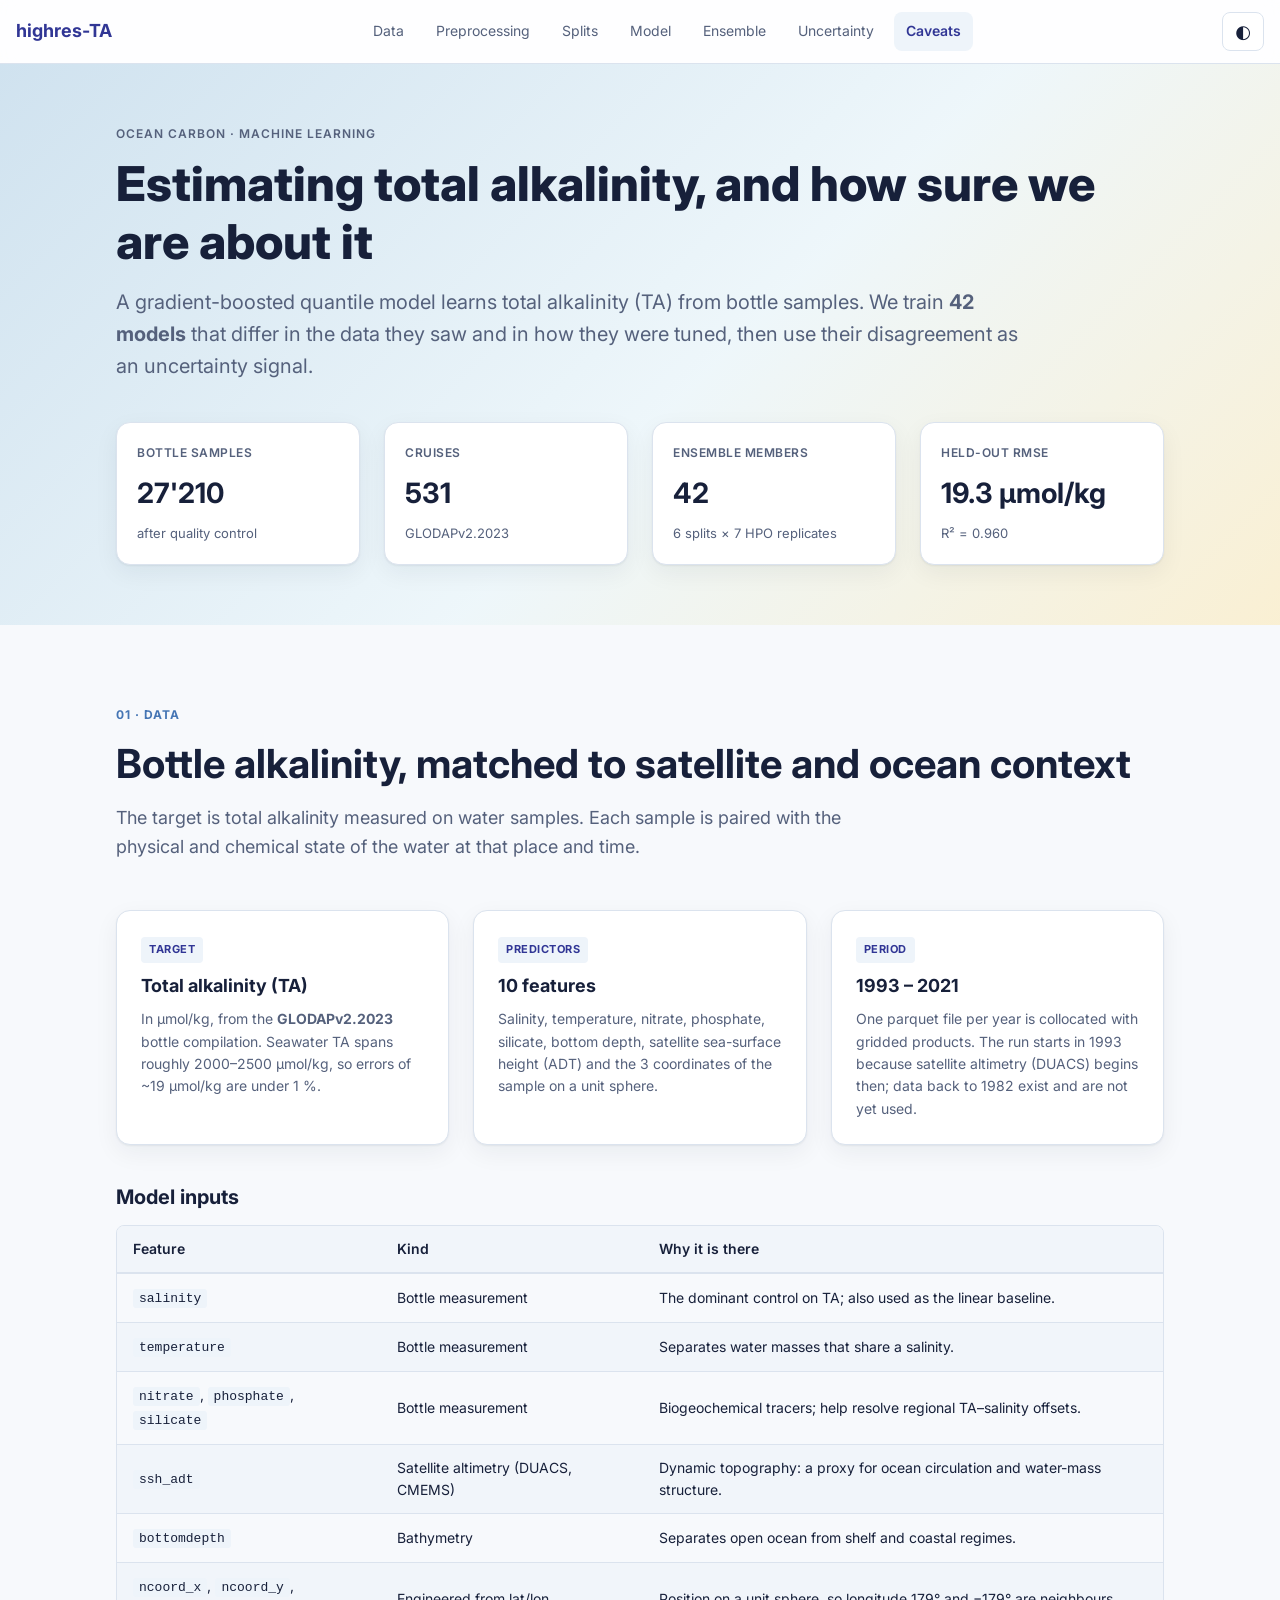
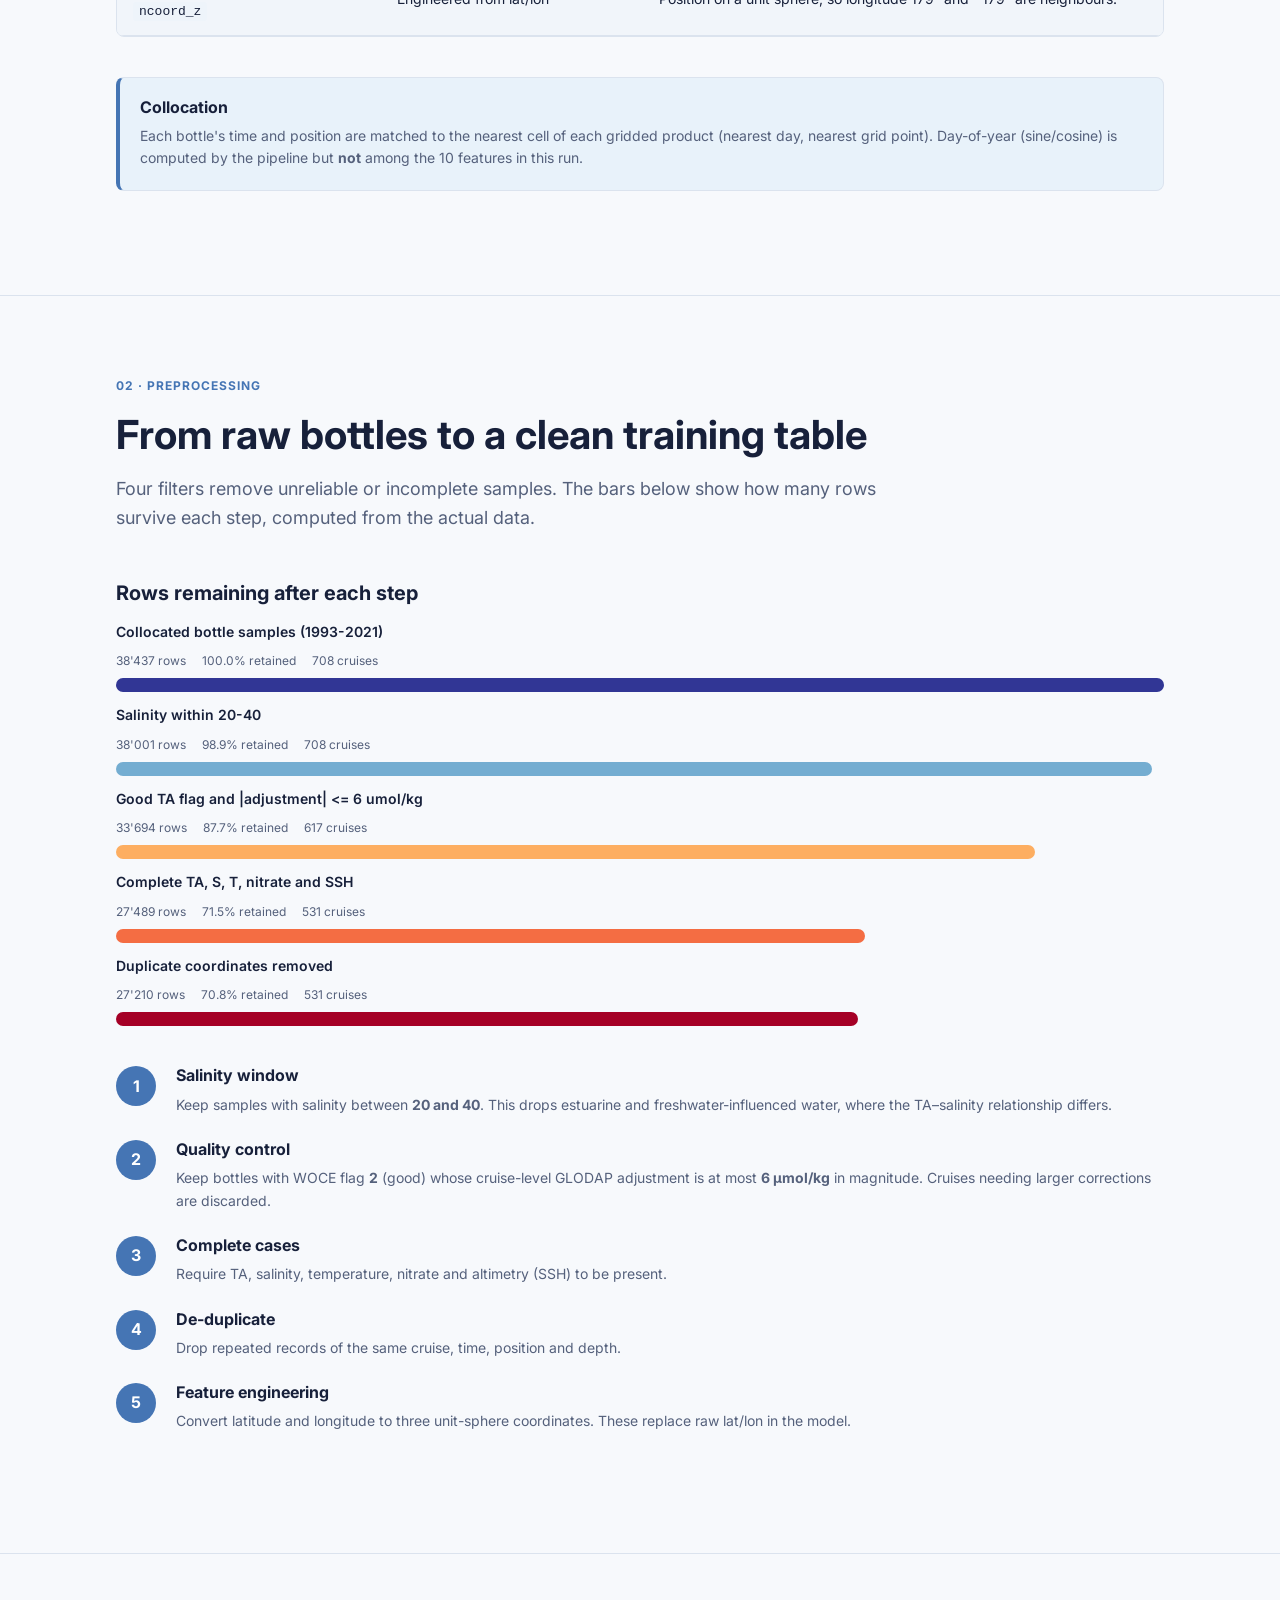
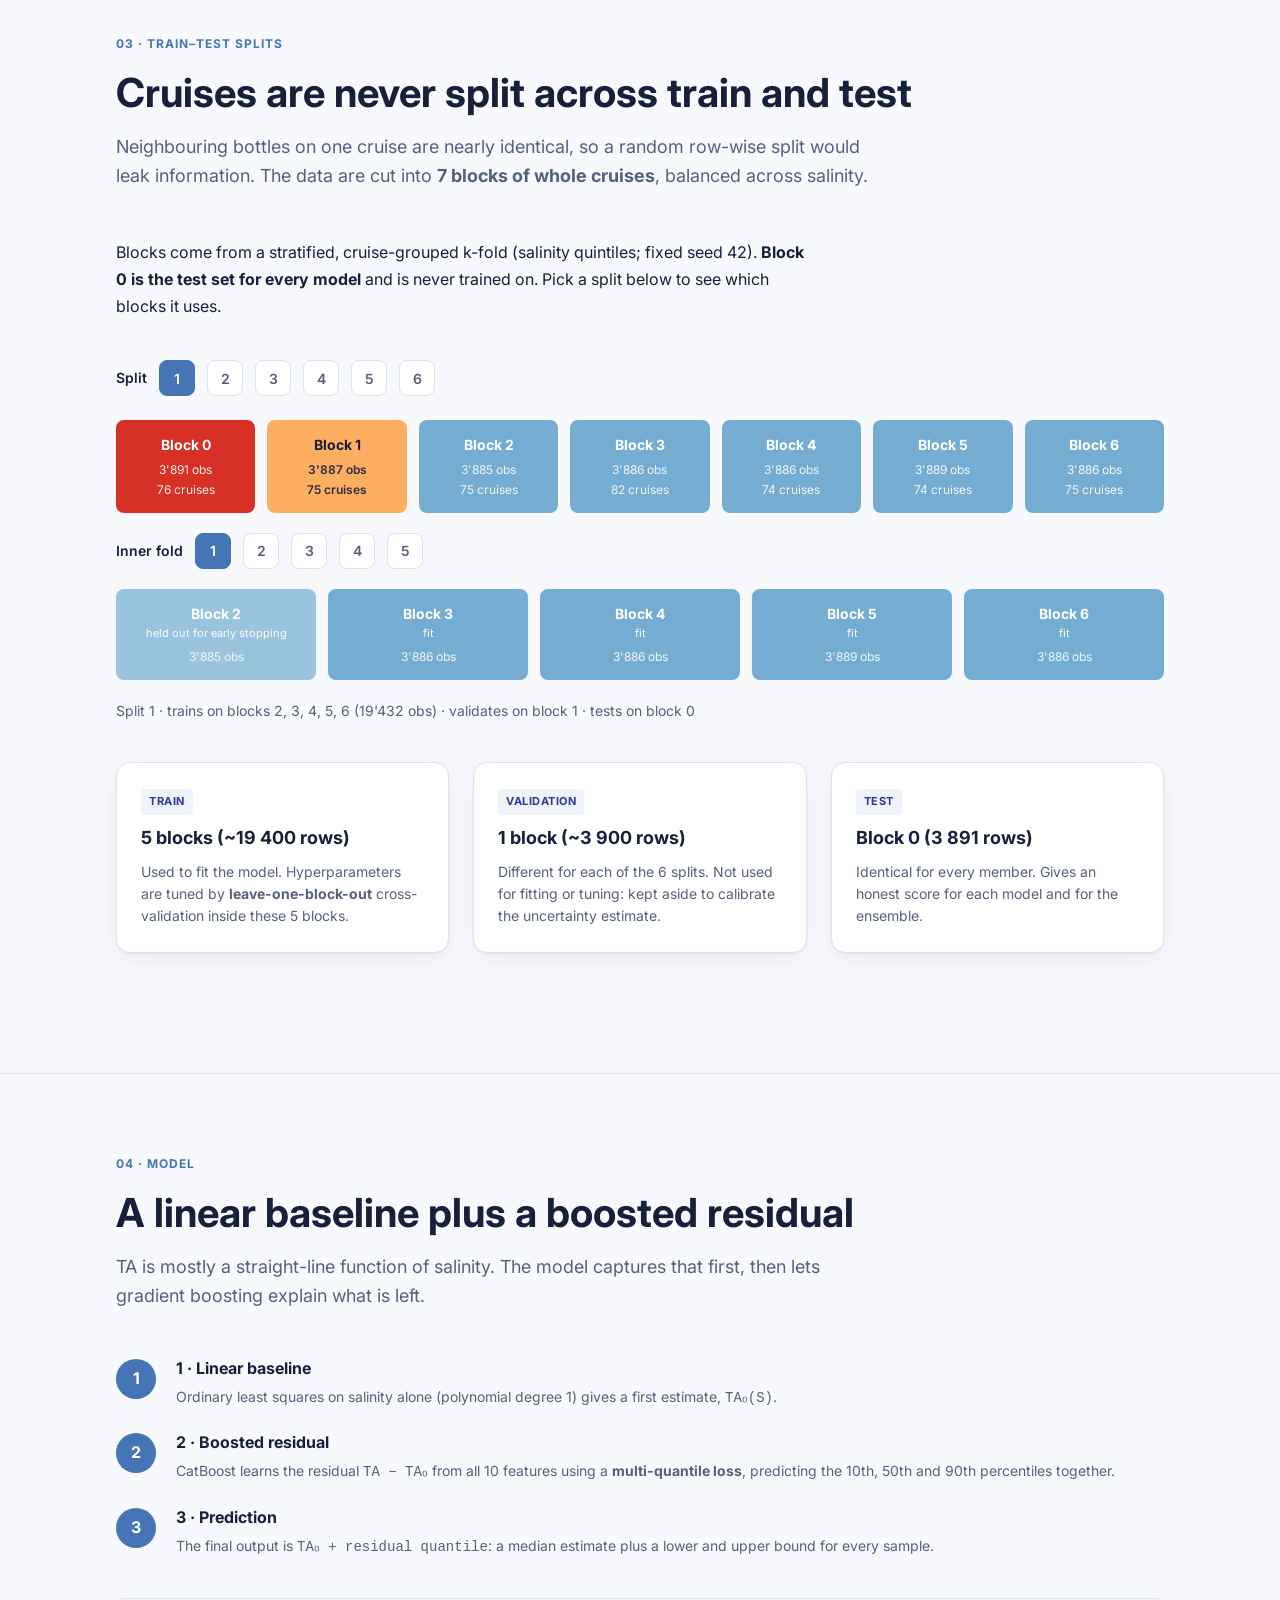
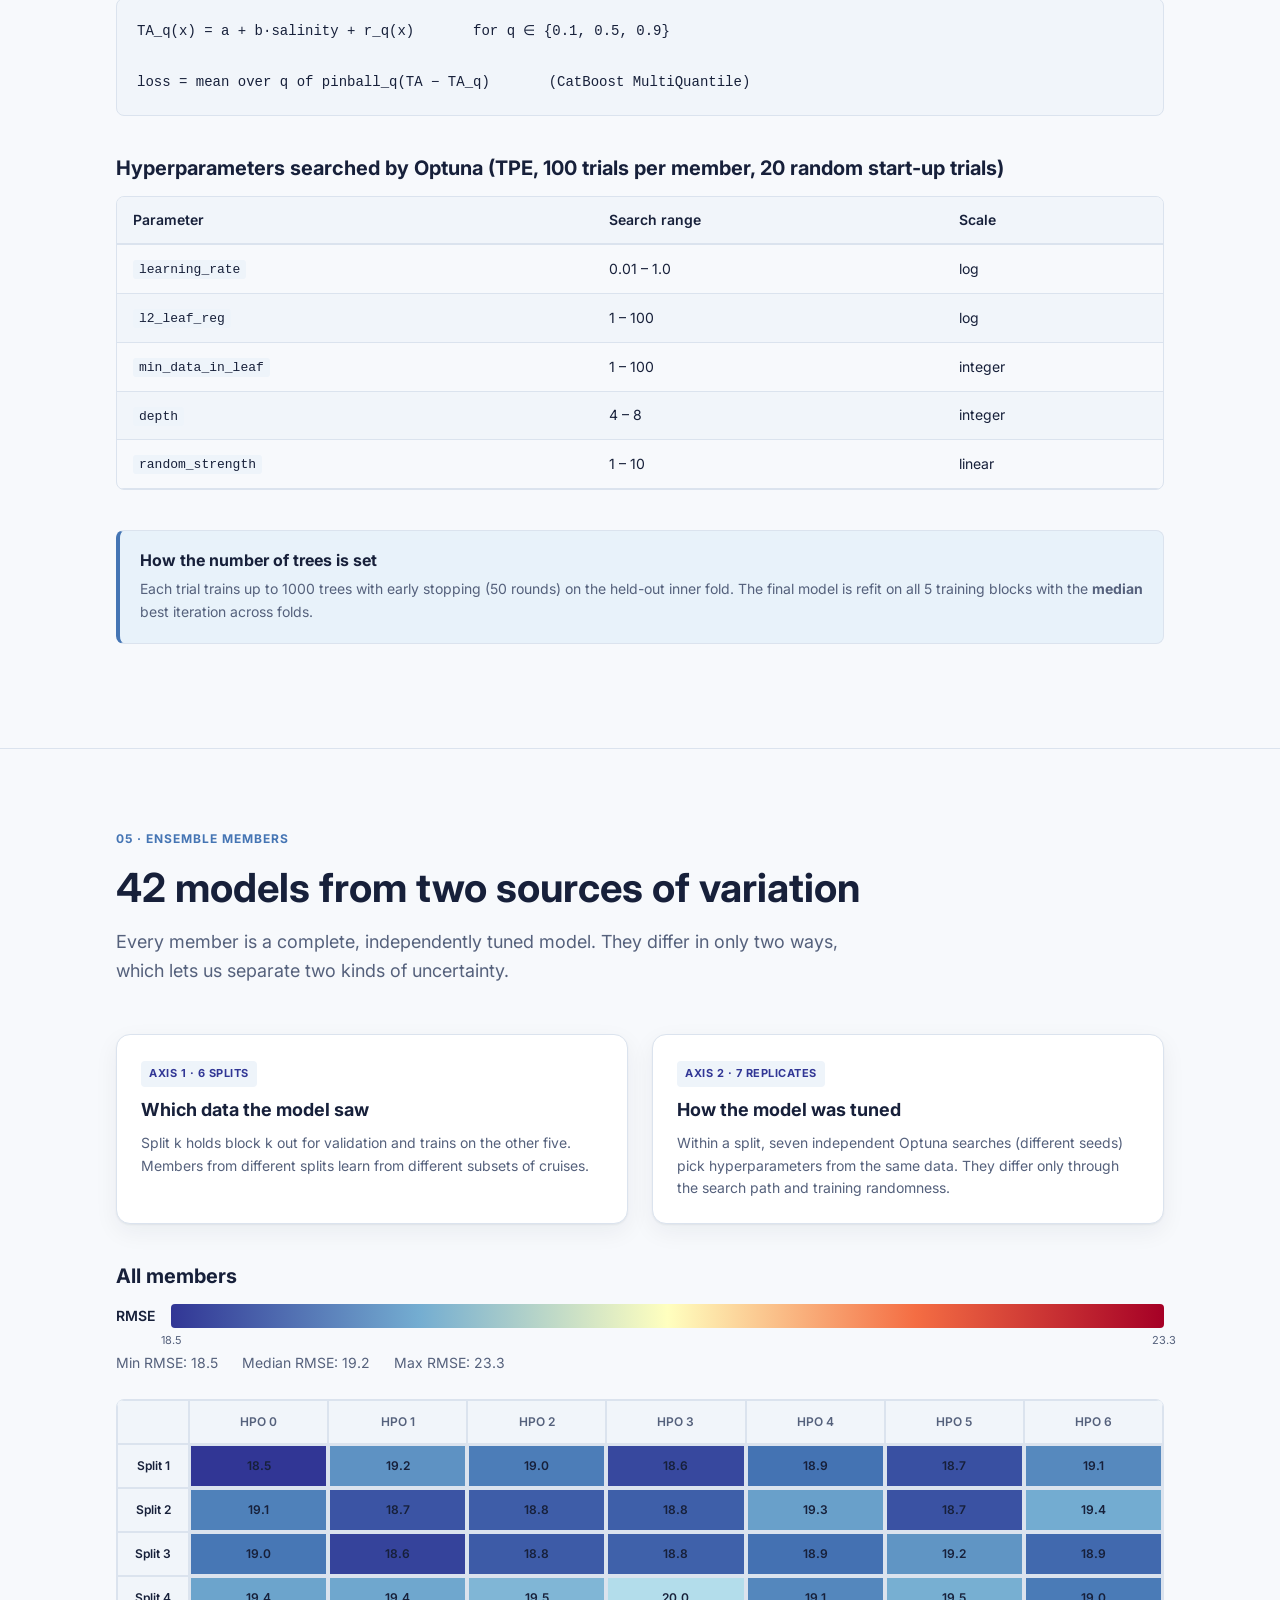
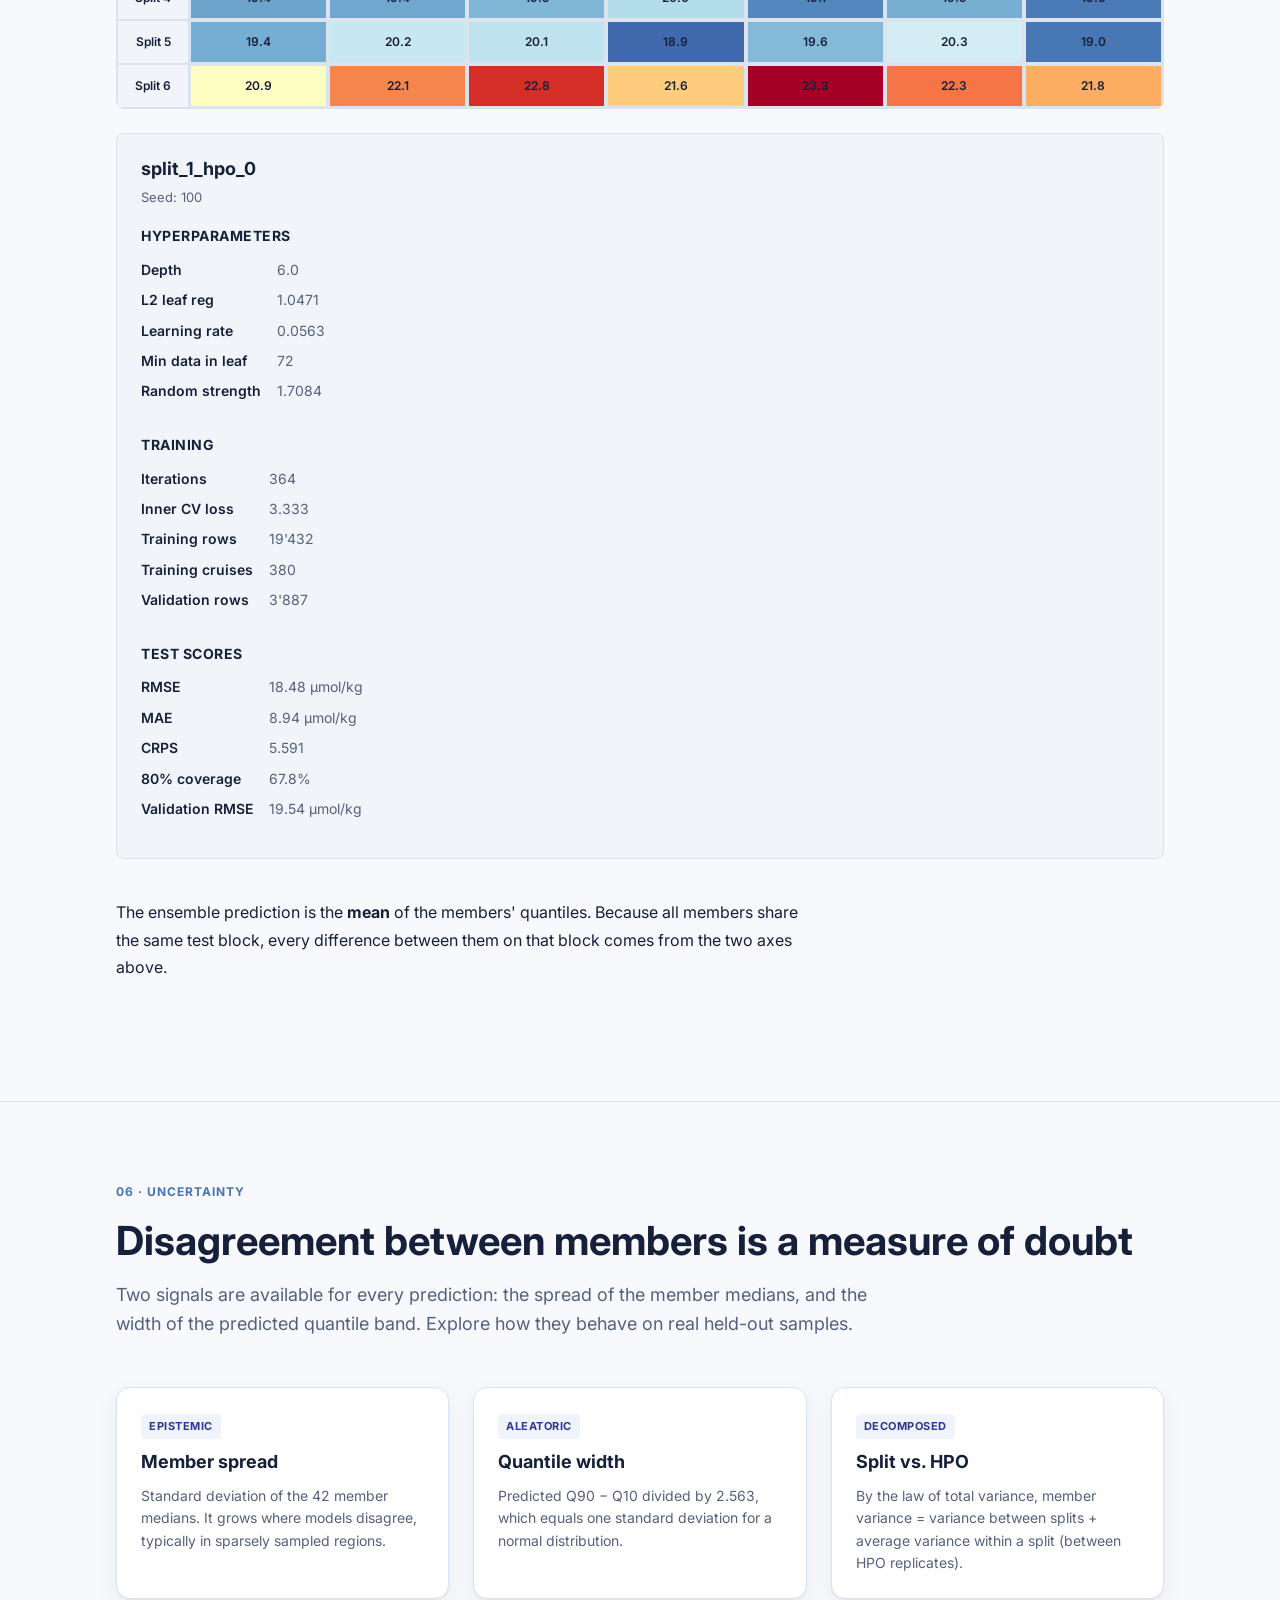
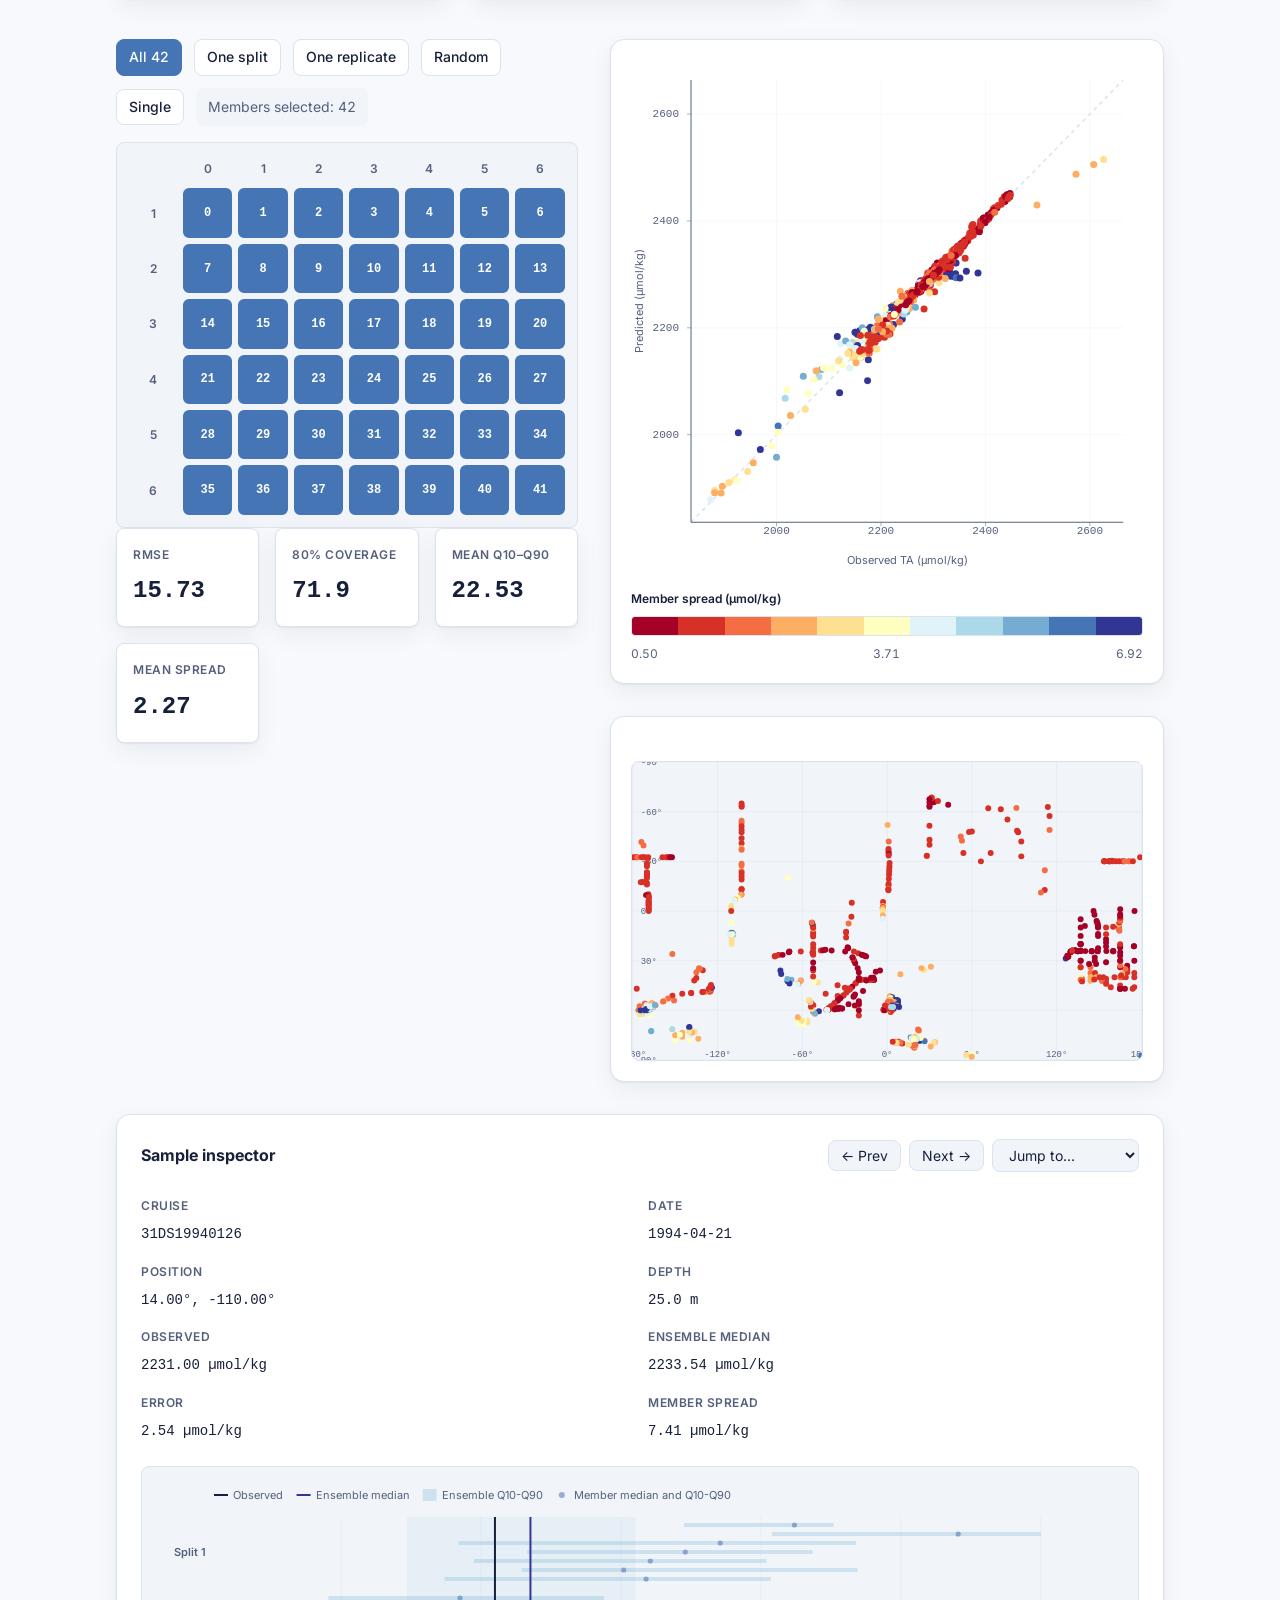
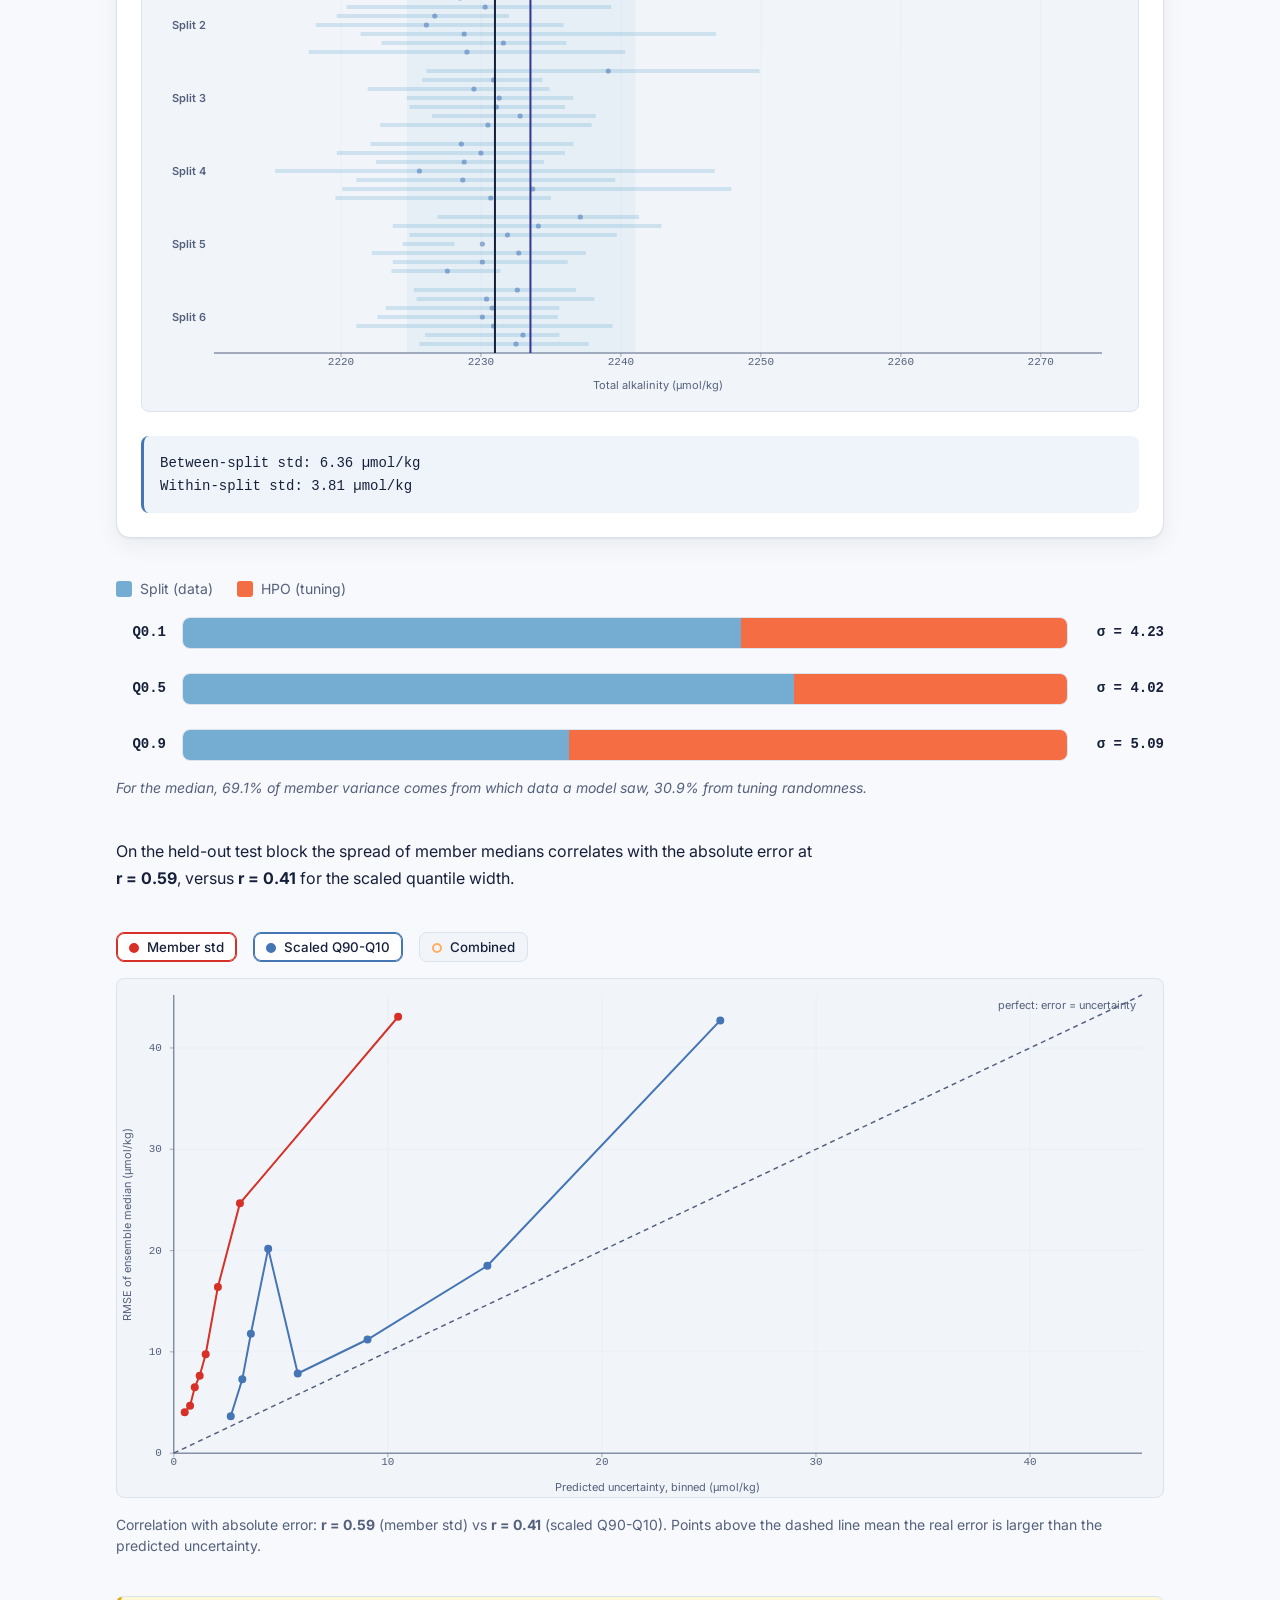
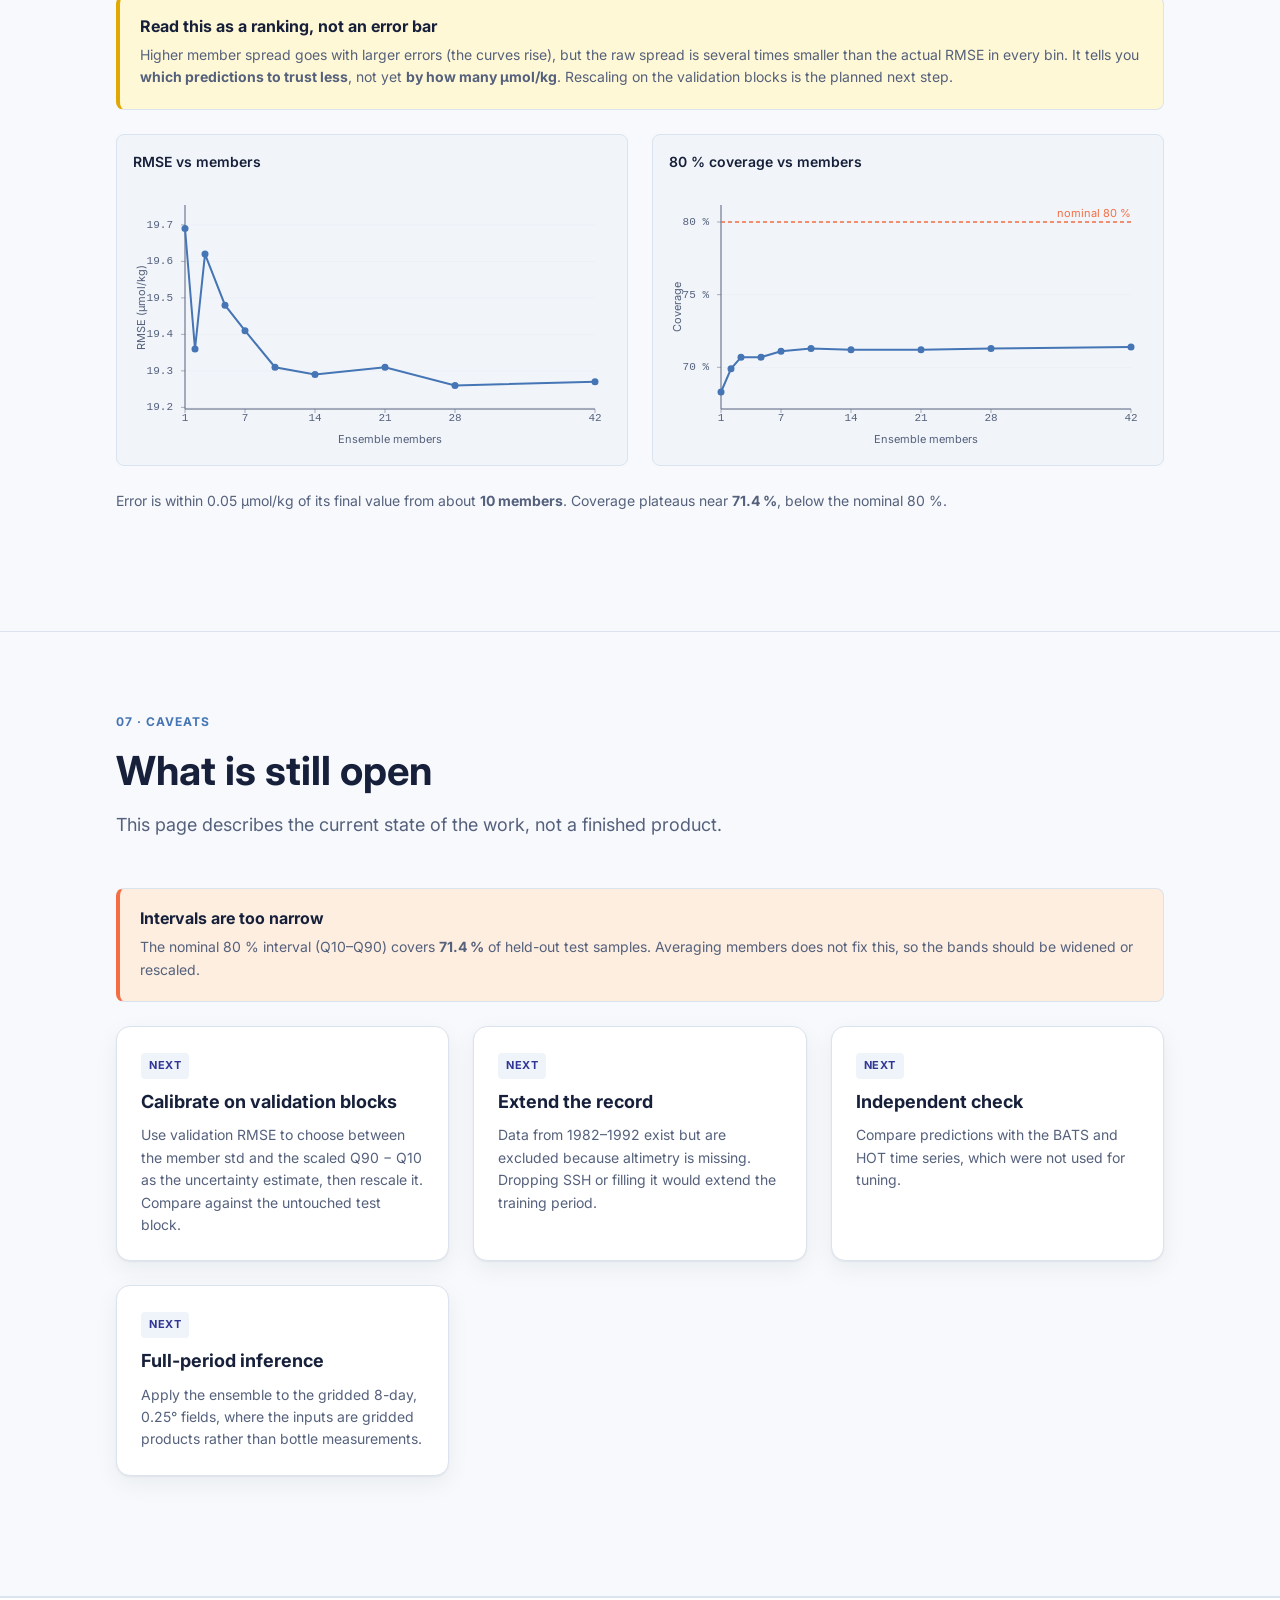
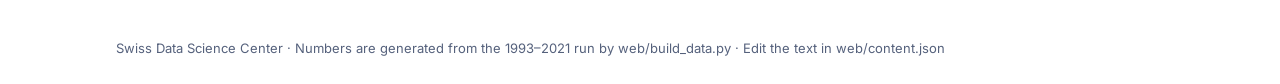
==== web/index.html @ 267c7eb6 "initial commit" ====
<!doctype html>
<html lang="en">
<head>
  <meta charset="utf-8">
  <meta name="viewport" content="width=device-width, initial-scale=1">
  <title>High-resolution TA</title>
  <link rel="preconnect" href="https://fonts.googleapis.com">
  <link rel="stylesheet" href="https://fonts.googleapis.com/css2?family=Inter:wght@400;500;600;700;800&display=swap">
  <link rel="stylesheet" href="tokens.css">
  <link rel="stylesheet" href="style.css">
  <link rel="stylesheet" href="uncertainty.css">
</head>
<body>
  <header id="topbar" class="topbar">
    <a class="brand" href="#top" id="brand"></a>
    <nav id="nav" aria-label="Sections"></nav>
    <button id="theme-toggle" class="theme-toggle" type="button" aria-label="Toggle dark mode">◐</button>
  </header>

  <main id="top">
    <section id="hero" class="hero"></section>
    <div id="content"></div>
  </main>

  <footer id="footer" class="footer"></footer>
  <div id="load-error" class="load-error" hidden></div>

  <!-- Order matters: uncertainty.js registers block renderers, app.js renders the page. -->
  <script src="uncertainty.js"></script>
  <script src="app.js"></script>
</body>
</html>
---- web/tokens.css ----
/* Design tokens. RdYlBu (ColorBrewer, 11 classes) is the base palette.
   Semantic roles: blue = trained/known, yellow = validation/highlight, red = test/uncertainty. */
:root {
  /* RdYlBu ramp, red -> blue */
  --rdylbu-0: #a50026; --rdylbu-1: #d73027; --rdylbu-2: #f46d43; --rdylbu-3: #fdae61;
  --rdylbu-4: #fee090; --rdylbu-5: #ffffbf; --rdylbu-6: #e0f3f8; --rdylbu-7: #abd9e9;
  --rdylbu-8: #74add1; --rdylbu-9: #4575b4; --rdylbu-10: #313695;

  /* surfaces + text */
  --bg: #f7f9fc;
  --bg-tint: #eef4fa;
  --surface: #ffffff;
  --surface-2: #f1f5fa;
  --border: #dbe3ee;
  --text: #17203a;
  --text-muted: #55617c;

  /* roles */
  --accent: #4575b4;
  --accent-strong: #313695;
  --c-train: #74add1;
  --c-validation: #fdae61;
  --c-test: #d73027;
  --c-warn: #f46d43;
  --c-observed: #17203a;
  --c-ensemble: #313695;
  --c-member: rgba(69, 117, 180, 0.55);
  --c-band: rgba(116, 173, 209, 0.28);

  /* callout tints */
  --tone-info-bg: #e8f2fa; --tone-info-bar: #4575b4;
  --tone-warn-bg: #fdeee0; --tone-warn-bar: #f46d43;
  --tone-key-bg: #fff8d6;  --tone-key-bar: #e0a800;

  --radius: 14px;
  --radius-sm: 8px;
  --shadow: 0 1px 2px rgba(23, 32, 58, 0.06), 0 8px 24px rgba(23, 32, 58, 0.06);
  --font: "Inter", system-ui, -apple-system, "Segoe UI", Roboto, sans-serif;
  --font-mono: ui-monospace, "JetBrains Mono", "SFMono-Regular", Menlo, monospace;
  --maxw: 1080px;
  color-scheme: light;
}

@media (prefers-color-scheme: dark) {
  :root:not([data-theme="light"]) {
    --bg: #0e1424; --bg-tint: #131b30; --surface: #172038; --surface-2: #1d2744;
    --border: #2a3558; --text: #e8edf8; --text-muted: #9aa8c7;
    --accent: #74add1; --accent-strong: #abd9e9;
    --c-observed: #f1f5ff; --c-ensemble: #abd9e9;
    --c-member: rgba(116, 173, 209, 0.5); --c-band: rgba(116, 173, 209, 0.22);
    --tone-info-bg: #16263f; --tone-warn-bg: #3a2218; --tone-key-bg: #3a3315;
    --shadow: 0 1px 2px rgba(0, 0, 0, 0.4), 0 8px 24px rgba(0, 0, 0, 0.35);
    color-scheme: dark;
  }
}
:root[data-theme="dark"] {
  --bg: #0e1424; --bg-tint: #131b30; --surface: #172038; --surface-2: #1d2744;
  --border: #2a3558; --text: #e8edf8; --text-muted: #9aa8c7;
  --accent: #74add1; --accent-strong: #abd9e9;
  --c-observed: #f1f5ff; --c-ensemble: #abd9e9;
  --c-member: rgba(116, 173, 209, 0.5); --c-band: rgba(116, 173, 209, 0.22);
  --tone-info-bg: #16263f; --tone-warn-bg: #3a2218; --tone-key-bg: #3a3315;
  --shadow: 0 1px 2px rgba(0, 0, 0, 0.4), 0 8px 24px rgba(0, 0, 0, 0.35);
  color-scheme: dark;
}
---- web/style.css ----
/* Global styles */
* {
  box-sizing: border-box;
}

html {
  scroll-behavior: smooth;
}

body {
  margin: 0;
  padding: 0;
  font-family: var(--font);
  background: var(--bg);
  color: var(--text);
  line-height: 1.6;
}

/* Remove default margins from headings */
h1, h2, h3, h4, h5, h6 {
  margin: 0;
  line-height: 1.2;
}

a {
  color: var(--accent);
  text-decoration: none;
}

a:hover {
  text-decoration: underline;
}

/* Focus ring */
:focus-visible {
  outline: 2px solid var(--accent);
  outline-offset: 2px;
  border-radius: 2px;
}

button {
  font-family: inherit;
  cursor: pointer;
  border: none;
  background: none;
  padding: 0;
  margin: 0;
}

/* Animations */
@keyframes fadeSlideUp {
  from {
    opacity: 0;
    transform: translateY(20px);
  }
  to {
    opacity: 1;
    transform: translateY(0);
  }
}

@media (prefers-reduced-motion: reduce) {
  * {
    animation: none !important;
    transition: none !important;
  }
}

/* Layout */
main {
  flex: 1;
}

.section__inner {
  max-width: var(--maxw);
  margin: 0 auto;
  padding: 0 16px;
}

/* Topbar */
.topbar {
  position: sticky;
  top: 0;
  z-index: 100;
  background: rgba(255, 255, 255, 0.8);
  backdrop-filter: blur(8px);
  border-bottom: 1px solid var(--border);
  display: flex;
  align-items: center;
  justify-content: space-between;
  padding: 12px 16px;
  gap: 16px;
  min-height: 56px;
}

@media (prefers-color-scheme: dark) {
  .topbar {
    background: rgba(14, 20, 36, 0.8);
  }
}

.topbar[data-theme="dark"] {
  background: rgba(14, 20, 36, 0.8);
}

/* Brand */
.brand {
  font-size: clamp(14px, 2vw, 18px);
  font-weight: 700;
  color: var(--accent-strong);
  white-space: nowrap;
}

/* Nav */
#nav {
  display: flex;
  gap: 8px;
  flex-wrap: wrap;
  margin: 0;
  padding: 0;
  list-style: none;
}

.nav-link {
  font-size: clamp(12px, 1.5vw, 14px);
  padding: 8px 12px;
  color: var(--text-muted);
  border-radius: var(--radius-sm);
  transition: all 0.2s ease;
}

.nav-link:hover {
  color: var(--accent);
  background: var(--surface-2);
}

.nav-link.active {
  color: var(--accent-strong);
  background: var(--bg-tint);
  font-weight: 600;
}

/* Theme toggle */
.theme-toggle {
  padding: 8px 12px;
  font-size: 18px;
  border-radius: var(--radius-sm);
  background: var(--surface);
  color: var(--text);
  border: 1px solid var(--border);
  transition: all 0.2s ease;
  cursor: pointer;
  flex-shrink: 0;
}

.theme-toggle:hover {
  background: var(--surface-2);
}

/* Hero section */
.hero {
  padding: 60px 16px;
  background: linear-gradient(135deg,
    color-mix(in srgb, var(--rdylbu-8) 30%, var(--bg)) 0%,
    color-mix(in srgb, var(--rdylbu-6) 40%, var(--bg)) 55%,
    color-mix(in srgb, var(--rdylbu-4) 38%, var(--bg)) 100%);
  color: var(--text);
}

@media (max-width: 640px) {
  .hero {
    padding: 40px 16px;
  }
}

.hero-content {
  max-width: var(--maxw);
  margin: 0 auto;
}

.hero-eyebrow {
  font-size: 12px;
  font-weight: 600;
  letter-spacing: 1px;
  text-transform: uppercase;
  color: var(--text-muted);
  margin-bottom: 12px;
}

.hero-headline {
  font-size: clamp(28px, 5vw, 48px);
  font-weight: 800;
  margin-bottom: 16px;
  color: var(--text);
}

.hero-lead {
  font-size: clamp(16px, 2vw, 20px);
  max-width: 70ch;
  color: var(--text-muted);
  margin: 0 0 32px 0;
}

.hero-stats {
  display: grid;
  grid-template-columns: repeat(auto-fit, minmax(200px, 1fr));
  gap: 24px;
  margin-top: 40px;
}

.stat-card {
  background: var(--surface);
  border: 1px solid var(--border);
  border-radius: var(--radius);
  padding: 20px;
  box-shadow: var(--shadow);
  transition: transform 0.2s ease;
}

.stat-card:hover {
  transform: translateY(-4px);
}

.stat-label {
  font-size: 12px;
  font-weight: 600;
  letter-spacing: 0.5px;
  text-transform: uppercase;
  color: var(--text-muted);
  margin-bottom: 8px;
}

.stat-value {
  font-size: clamp(18px, 3vw, 28px);
  font-weight: 700;
  color: var(--text);
  margin-bottom: 8px;
}

.stat-note {
  font-size: 13px;
  color: var(--text-muted);
}

/* Sections */
.section {
  padding: 80px 16px;
  border-bottom: 1px solid var(--border);
}

@media (max-width: 640px) {
  .section {
    padding: 40px 16px;
  }
}

.section-header {
  margin-bottom: 48px;
}

.kicker {
  font-size: 12px;
  font-weight: 700;
  letter-spacing: 1px;
  text-transform: uppercase;
  color: var(--accent);
  margin-bottom: 16px;
}

.section-title {
  font-size: clamp(24px, 4vw, 40px);
  font-weight: 700;
  margin-bottom: 16px;
  color: var(--text);
}

.section-lead {
  font-size: clamp(15px, 1.8vw, 18px);
  max-width: 70ch;
  color: var(--text-muted);
  margin: 0;
}

/* Blocks */
.block {
  margin-bottom: 40px;
}

.block-title {
  font-size: 20px;
  font-weight: 700;
  margin-bottom: 16px;
  color: var(--text);
}

.block-text {
  font-size: 16px;
  line-height: 1.7;
  color: var(--text);
  max-width: 70ch;
  margin: 0;
}

.block-error {
  background: var(--tone-warn-bg);
  border-left: 4px solid var(--tone-warn-bar);
  padding: 16px;
  border-radius: var(--radius-sm);
  font-size: 14px;
  color: var(--text);
}

/* Cards */
.cards-grid {
  display: grid;
  gap: 24px;
  margin-bottom: 24px;
}

.cards-2col {
  grid-template-columns: repeat(auto-fit, minmax(300px, 1fr));
}

.cards-3col {
  grid-template-columns: repeat(auto-fit, minmax(280px, 1fr));
}

.card {
  background: var(--surface);
  border: 1px solid var(--border);
  border-radius: var(--radius);
  padding: 24px;
  box-shadow: var(--shadow);
  transition: all 0.2s ease;
}

.card:hover {
  border-color: var(--accent);
  transform: translateY(-2px);
  box-shadow: 0 2px 4px rgba(23, 32, 58, 0.1), 0 12px 32px rgba(23, 32, 58, 0.1);
}

.card-tag {
  font-size: 11px;
  font-weight: 700;
  letter-spacing: 0.5px;
  text-transform: uppercase;
  color: var(--accent-strong);
  background: var(--bg-tint);
  display: inline-block;
  padding: 4px 8px;
  border-radius: 4px;
  margin-bottom: 12px;
}

.card-title {
  font-size: 18px;
  font-weight: 700;
  margin-bottom: 12px;
  color: var(--text);
}

.card-body {
  font-size: 14px;
  line-height: 1.6;
  color: var(--text-muted);
  margin: 0;
}

/* Steps */
.steps-timeline {
  list-style: none;
  margin: 0;
  padding: 0;
  display: flex;
  flex-direction: column;
  gap: 24px;
}

.step-item {
  display: flex;
  gap: 20px;
  align-items: flex-start;
}

.step-number {
  min-width: 40px;
  width: 40px;
  height: 40px;
  border-radius: 50%;
  background: var(--accent);
  color: white;
  display: flex;
  align-items: center;
  justify-content: center;
  font-weight: 700;
  font-size: 16px;
  flex-shrink: 0;
}

.step-content {
  flex: 1;
}

.step-title {
  font-size: 16px;
  font-weight: 700;
  margin-bottom: 8px;
  color: var(--text);
}

.step-body {
  font-size: 14px;
  line-height: 1.6;
  color: var(--text-muted);
  margin: 0;
}

/* Tables */
.table-wrapper {
  overflow-x: auto;
  margin-bottom: 24px;
  border-radius: var(--radius-sm);
  border: 1px solid var(--border);
}

.data-table {
  width: 100%;
  border-collapse: collapse;
  font-size: 14px;
}

.data-table thead {
  background: var(--surface-2);
}

.data-table th {
  padding: 12px 16px;
  text-align: left;
  font-weight: 600;
  color: var(--text);
  border-bottom: 2px solid var(--border);
}

.data-table td {
  padding: 12px 16px;
  border-bottom: 1px solid var(--border);
}

.data-table tr.zebra {
  background: var(--surface-2);
}

.data-table code {
  background: var(--bg-tint);
  padding: 2px 6px;
  border-radius: 3px;
  font-family: var(--font-mono);
  font-size: 13px;
}

/* Callout */
.callout {
  display: flex;
  gap: 16px;
  background: var(--tone-info-bg);
  border: 1px solid var(--border);
  border-left: 4px solid var(--tone-info-bar);
  border-radius: var(--radius-sm);
  padding: 20px;
  margin-bottom: 24px;
  align-items: flex-start;
}

.callout--warn {
  background: var(--tone-warn-bg);
  border-left-color: var(--tone-warn-bar);
}

.callout--key {
  background: var(--tone-key-bg);
  border-left-color: var(--tone-key-bar);
}

.callout-bar {
  display: none;
}

.callout-content {
  flex: 1;
}

.callout-title {
  font-size: 16px;
  font-weight: 700;
  margin-bottom: 8px;
  color: var(--text);
}

.callout-body {
  font-size: 14px;
  line-height: 1.6;
  color: var(--text-muted);
  margin: 0;
}

/* Equation */
.equation {
  background: var(--surface-2);
  border: 1px solid var(--border);
  border-radius: var(--radius-sm);
  padding: 20px;
  font-family: var(--font-mono);
  font-size: 14px;
  line-height: 1.8;
  color: var(--text);
  overflow-x: auto;
  margin-bottom: 24px;
  margin: 0;
}

/* Funnel */
.funnel {
  display: flex;
  flex-direction: column;
  gap: 12px;
  margin-bottom: 24px;
}

.funnel-bar {
  position: relative;
  width: 100%;
  color: var(--text);
}

.funnel-bar::after {
  content: "";
  display: block;
  height: 14px;
  margin-top: 8px;
  border-radius: 7px;
  background: var(--color, var(--accent));
  width: var(--width, 100%);
  transform-origin: left center;
}

.funnel-bar.animate::after {
  animation: slideWidth 0.7s ease-out both;
}

@keyframes slideWidth {
  from { transform: scaleX(0); }
  to { transform: scaleX(1); }
}

.funnel-label {
  display: flex;
  flex-direction: column;
  gap: 8px;
}

.funnel-step {
  font-weight: 600;
  font-size: 14px;
}

.funnel-stats {
  display: flex;
  gap: 16px;
  font-size: 12px;
  color: var(--text-muted);
  flex-wrap: wrap;
}

/* Split explorer */
.split-explorer {
  display: flex;
  flex-direction: column;
  gap: 24px;
  margin-bottom: 24px;
}

.segmented-control {
  display: flex;
  align-items: center;
  gap: 12px;
  flex-wrap: wrap;
}

.segmented-control label {
  font-weight: 600;
  font-size: 14px;
  color: var(--text);
  white-space: nowrap;
}

.segmented-control button {
  min-width: 36px;
  height: 36px;
  padding: 0 12px;
  border-radius: 8px;
  border: 1px solid var(--border);
  background: var(--surface);
  color: var(--text-muted);
  font-weight: 600;
  font-size: 14px;
  transition: all 0.2s ease;
  cursor: pointer;
}

.segmented-control button:hover {
  border-color: var(--accent);
  color: var(--accent);
}

.segmented-control button.active {
  background: var(--accent);
  color: white;
  border-color: var(--accent);
}

.split-visualization {
  display: flex;
  flex-direction: column;
  gap: 20px;
}

.blocks-row {
  display: flex;
  gap: 12px;
  flex-wrap: wrap;
  align-items: flex-start;
}

.block-tile {
  padding: 12px;
  border-radius: 8px;
  border: 2px solid var(--border);
  background: var(--surface);
  flex: 1;
  min-width: 100px;
  text-align: center;
  transition: all 0.2s ease;
}

.block-tile--test {
  background: var(--c-test);
  color: white;
  border-color: var(--c-test);
}

.block-tile--validation {
  background: var(--c-validation);
  color: var(--text);
  border-color: var(--c-validation);
  font-weight: 600;
}

.block-tile--train {
  background: var(--c-train);
  color: white;
  border-color: var(--c-train);
}

.block-tile.held-out {
  opacity: 0.7;
  border-style: dashed;
}

.block-label {
  font-weight: 700;
  font-size: 14px;
  margin-bottom: 4px;
}

.block-label .role {
  font-size: 11px;
  font-weight: 400;
  display: block;
}

.block-info {
  font-size: 12px;
  opacity: 0.9;
}

.split-summary {
  font-size: 14px;
  color: var(--text-muted);
  margin: 0;
}

/* Member grid */
.member-grid-container {
  display: flex;
  flex-direction: column;
  gap: 24px;
  margin-bottom: 24px;
}

.rmse-legend {
  display: flex;
  align-items: center;
  gap: 16px;
}

.legend-label {
  font-weight: 600;
  font-size: 14px;
  white-space: nowrap;
}

.legend-gradient {
  flex: 1;
  height: 24px;
  background: linear-gradient(90deg, var(--rdylbu-10), var(--rdylbu-8), var(--rdylbu-5), var(--rdylbu-2), var(--rdylbu-0));
  border-radius: 4px;
  position: relative;
  min-width: 200px;
}

.legend-tick {
  position: absolute;
  top: 100%;
  margin-top: 4px;
  font-size: 11px;
  transform: translateX(-50%);
  color: var(--text-muted);
}

.member-summary-stats {
  display: flex;
  gap: 24px;
  font-size: 14px;
  flex-wrap: wrap;
}

.member-summary-stats div {
  color: var(--text-muted);
}

.member-grid-wrapper {
  overflow-x: auto;
  border: 1px solid var(--border);
  border-radius: var(--radius-sm);
}

.member-grid {
  display: grid;
  grid-template-columns: 72px repeat(7, minmax(48px, 1fr));
  gap: 0;
  min-width: min-content;
  background: var(--surface);
}

.grid-row {
  display: contents;
}

.grid-cell {
  border: 1px solid var(--border);
  padding: 8px;
  text-align: center;
  font-size: 12px;
  display: flex;
  align-items: center;
  justify-content: center;
  min-height: 44px;
}

.grid-cell.corner {
  background: var(--surface-2);
  font-weight: 600;
}

.grid-cell.header {
  background: var(--surface-2);
  font-weight: 600;
  color: var(--text-muted);
}

.grid-cell.row-header {
  background: var(--surface-2);
  font-weight: 600;
  min-width: 70px;
  text-align: left;
  padding: 8px 12px;
}

.grid-cell.data-cell {
  background: var(--cell-color, var(--surface));
  color: var(--text);
  cursor: pointer;
  font-weight: 600;
  border: 2px solid var(--border);
  transition: all 0.2s ease;
}

.grid-cell.data-cell:hover {
  border-color: var(--accent);
  transform: scale(1.05);
}

.grid-cell.data-cell:focus-visible {
  outline: 2px solid var(--accent);
  outline-offset: -2px;
}

.member-detail-panel {
  background: var(--surface-2);
  border: 1px solid var(--border);
  border-radius: var(--radius-sm);
  padding: 24px;
  display: flex;
  flex-direction: column;
  gap: 20px;
}

@media (max-width: 768px) {
  .member-grid-container {
    flex-direction: column;
  }

  .member-detail-panel {
    margin-top: 20px;
  }
}

.detail-header h4 {
  font-size: 18px;
  font-weight: 700;
  margin-bottom: 8px;
  color: var(--text);
}

.detail-meta {
  font-size: 13px;
  color: var(--text-muted);
}

.detail-section h5 {
  font-size: 14px;
  font-weight: 700;
  margin-bottom: 12px;
  color: var(--text);
  text-transform: uppercase;
  letter-spacing: 0.5px;
}

.detail-list {
  display: grid;
  grid-template-columns: auto 1fr;
  gap: 8px 16px;
  font-size: 14px;
}

.detail-list dt {
  font-weight: 600;
  color: var(--text);
}

.detail-list dd {
  color: var(--text-muted);
  margin: 0;
}

/* Footer */
.footer {
  border-top: 1px solid var(--border);
  padding: 40px 16px;
  background: var(--surface);
}

.footer p {
  max-width: var(--maxw);
  margin: 0 auto;
  font-size: 13px;
  color: var(--text-muted);
}

/* Responsive */
@media (max-width: 768px) {
  .topbar {
    flex-wrap: wrap;
  }

  #nav {
    flex: 1;
    order: 3;
    gap: 4px;
  }

  .nav-link {
    font-size: 12px;
    padding: 6px 10px;
  }

  .cards-2col,
  .cards-3col {
    grid-template-columns: 1fr;
  }

  .member-grid {
    grid-template-columns: auto repeat(4, 50px);
  }

  .grid-cell {
    font-size: 11px;
    padding: 6px;
    min-height: 40px;
  }
}

@media (max-width: 480px) {
  .topbar {
    padding: 8px 12px;
  }

  .brand {
    font-size: 14px;
  }

  .section {
    padding: 32px 12px;
  }

  .hero {
    padding: 32px 12px;
  }

  .hero-stats {
    grid-template-columns: 1fr;
  }

  .section-header {
    margin-bottom: 32px;
  }

  .kicker {
    font-size: 11px;
  }

  .section-title {
    font-size: 20px;
  }

  .section-lead,
  .hero-lead {
    font-size: 14px;
  }

  .card {
    padding: 16px;
  }

  .step-item {
    gap: 12px;
  }

  .step-number {
    min-width: 32px;
    width: 32px;
    height: 32px;
    font-size: 14px;
  }

  .table-wrapper {
    font-size: 12px;
  }

  .data-table th,
  .data-table td {
    padding: 8px;
  }

  .callout {
    padding: 16px;
    flex-direction: column;
  }

  .blocks-row {
    gap: 8px;
  }

  .block-tile {
    min-width: 80px;
    padding: 8px;
    font-size: 11px;
  }

  .segmented-control button {
    min-width: 32px;
    height: 32px;
    padding: 0 8px;
    font-size: 12px;
  }
}

/* Load error */
.load-error {
  position: fixed;
  top: 50%;
  left: 50%;
  transform: translate(-50%, -50%);
  background: var(--surface);
  border: 2px solid var(--c-warn);
  border-radius: var(--radius);
  padding: 32px;
  max-width: 500px;
  text-align: center;
  box-shadow: 0 20px 60px rgba(23, 32, 58, 0.15);
}

.load-error strong {
  font-size: 18px;
  display: block;
  margin-bottom: 16px;
  color: var(--text);
}

.load-error p {
  font-size: 14px;
  color: var(--text-muted);
  margin: 12px 0;
}

.load-error code {
  background: var(--bg-tint);
  padding: 4px 8px;
  border-radius: 4px;
  font-family: var(--font-mono);
  color: var(--text);
}
---- web/uncertainty.css ----
/* Uncertainty explorer and related widgets. All classes prefixed with ux- */

/* === Global utilities === */
.ux-hidden {
  display: none !important;
}

.ux-visually-hidden {
  position: absolute;
  width: 1px;
  height: 1px;
  padding: 0;
  margin: -1px;
  overflow: hidden;
  clip: rect(0, 0, 0, 0);
  white-space: nowrap;
  border: 0;
}

/* === Uncertainty explorer container === */
.ux-explorer {
  display: grid;
  grid-template-columns: 1fr 1fr;
  gap: 2rem;
  margin-bottom: 2rem;
}

@media (max-width: 960px) {
  .ux-explorer {
    grid-template-columns: 1fr;
    gap: 1.5rem;
  }
}

/* === Member grid === */
.ux-member-grid-wrapper {
  display: flex;
  flex-direction: column;
  gap: 1rem;
}

.ux-member-grid-controls {
  display: flex;
  flex-wrap: wrap;
  gap: 0.75rem;
  align-items: center;
  font-size: 0.875rem;
}

.ux-preset-chip {
  padding: 0.375rem 0.75rem;
  border: 1px solid var(--border);
  border-radius: var(--radius-sm);
  background: var(--surface);
  color: var(--text);
  font-family: var(--font);
  font-size: 0.875rem;
  font-weight: 500;
  cursor: pointer;
  transition: all 0.15s ease;
}

.ux-preset-chip:hover {
  background: var(--bg-tint);
  border-color: var(--accent);
}

.ux-preset-chip[aria-pressed="true"] {
  background: var(--accent);
  color: white;
  border-color: var(--accent);
}

.ux-selection-label {
  font-size: 0.875rem;
  color: var(--text-muted);
  padding: 0.5rem 0.75rem;
  background: var(--surface-2);
  border-radius: var(--radius-sm);
  font-variant-numeric: tabular-nums;
}

.ux-member-grid {
  display: grid;
  grid-template-columns: 3rem repeat(7, 1fr);
  grid-template-rows: auto repeat(6, 1fr);
  gap: 0.375rem;
  padding: 0.75rem;
  background: var(--surface-2);
  border-radius: var(--radius-sm);
  border: 1px solid var(--border);
}

.ux-member-cell {
  aspect-ratio: 1;
  display: flex;
  align-items: center;
  justify-content: center;
  border: 2px solid var(--border);
  border-radius: 6px;
  background: var(--surface);
  cursor: pointer;
  font-family: var(--font-mono);
  font-size: 0.75rem;
  font-weight: 600;
  color: var(--text-muted);
  transition: all 0.15s ease;
}

.ux-member-cell:hover {
  border-color: var(--text-muted);
  background: var(--bg-tint);
}

.ux-member-cell[aria-pressed="true"] {
  background: var(--accent);
  color: white;
  border-color: var(--accent);
}

.ux-member-header {
  display: flex;
  align-items: center;
  justify-content: center;
  font-size: 0.75rem;
  font-weight: 600;
  color: var(--text-muted);
  cursor: pointer;
  padding: 0.25rem;
}

.ux-member-header:hover {
  color: var(--accent);
}

.ux-member-col-header {
  grid-column: 2 / span 7;
  grid-row: 1;
  text-align: center;
  font-size: 0.7rem;
  color: var(--text-muted);
}

.ux-member-row-header {
  grid-column: 1;
  text-align: center;
  font-size: 0.7rem;
  color: var(--text-muted);
}

.ux-random-controls {
  display: flex;
  gap: 0.5rem;
  align-items: center;
  margin-top: 0.5rem;
  font-size: 0.875rem;
}

.ux-random-slider {
  width: 100px;
  cursor: pointer;
}

.ux-reshuffle-btn {
  padding: 0.375rem 0.75rem;
  background: var(--accent);
  color: white;
  border: none;
  border-radius: var(--radius-sm);
  font-family: var(--font);
  font-size: 0.875rem;
  font-weight: 500;
  cursor: pointer;
  transition: background 0.15s ease;
}

.ux-reshuffle-btn:hover {
  background: var(--accent-strong);
}

/* === Metrics tiles === */
.ux-metrics-grid {
  display: grid;
  grid-template-columns: repeat(auto-fit, minmax(140px, 1fr));
  gap: 1rem;
  margin-bottom: 1.5rem;
}

.ux-metric-tile {
  padding: 1rem;
  background: var(--surface);
  border: 1px solid var(--border);
  border-radius: var(--radius-sm);
  box-shadow: var(--shadow);
}

.ux-metric-label {
  font-size: 0.75rem;
  font-weight: 600;
  text-transform: uppercase;
  letter-spacing: 0.5px;
  color: var(--text-muted);
  margin-bottom: 0.5rem;
}

.ux-metric-value {
  font-size: 1.5rem;
  font-weight: 700;
  font-family: var(--font-mono);
  color: var(--text);
  font-variant-numeric: tabular-nums;
  transition: color 0.3s ease;
}

.ux-metric-unit {
  font-size: 0.75rem;
  color: var(--text-muted);
  margin-left: 0.25rem;
}

/* === Charts container === */
.ux-charts-column {
  display: flex;
  flex-direction: column;
  gap: 2rem;
}

.ux-chart-card {
  padding: 1.25rem;
  background: var(--surface);
  border: 1px solid var(--border);
  border-radius: var(--radius);
  box-shadow: var(--shadow);
}

.ux-chart-title {
  font-size: 1rem;
  font-weight: 600;
  color: var(--text);
  margin-bottom: 1rem;
  margin-top: 0;
}

.ux-chart-canvas, .ux-chart-svg {
  width: 100%;
  height: auto;
  display: block;
}

/* === Scatter plot === */
.ux-scatter-wrapper {
  position: relative;
  width: 100%;
  aspect-ratio: 1 / 1;
  max-height: 560px;
}

.ux-scatter-svg {
  width: 100%;
  height: 100%;
  display: block;
  background: var(--surface);
}

.ux-scatter-point {
  cursor: pointer;
  transition: opacity 0.2s ease, filter 0.2s ease;
}

.ux-scatter-point:hover {
  filter: brightness(1.2);
}

.ux-scatter-point.selected {
  stroke: var(--accent);
  stroke-width: 2;
}

.ux-scatter-tooltip {
  position: absolute;
  background: var(--surface-2);
  border: 1px solid var(--border);
  border-radius: var(--radius-sm);
  padding: 0.75rem;
  font-size: 0.8125rem;
  color: var(--text);
  pointer-events: none;
  z-index: 10;
  max-width: 200px;
  font-family: var(--font-mono);
  font-variant-numeric: tabular-nums;
  box-shadow: var(--shadow);
}

.ux-tooltip-row {
  display: flex;
  justify-content: space-between;
  gap: 1rem;
  line-height: 1.4;
}

.ux-tooltip-label {
  color: var(--text-muted);
  min-width: 60px;
}

.ux-tooltip-value {
  font-weight: 600;
  text-align: right;
}

.ux-colorbar {
  display: flex;
  flex-direction: column;
  gap: 0.5rem;
  font-size: 0.75rem;
  color: var(--text-muted);
  margin-top: 1rem;
}

.ux-colorbar-label {
  font-weight: 600;
  color: var(--text);
}

.ux-colorbar-ramp {
  height: 20px;
  display: flex;
  border-radius: 4px;
  overflow: hidden;
  border: 1px solid var(--border);
}

.ux-colorbar-tick {
  display: flex;
  justify-content: space-between;
  font-variant-numeric: tabular-nums;
}

/* === Map === */
.ux-map-container {
  position: relative;
  width: 100%;
  aspect-ratio: 2 / 1;
  min-height: 300px;
  margin-top: 1.5rem;
}

.ux-map-svg {
  width: 100%;
  height: 100%;
  background: var(--surface-2);
  border-radius: var(--radius-sm);
  border: 1px solid var(--border);
}

.ux-map-point {
  cursor: pointer;
  transition: opacity 0.2s ease, filter 0.2s ease;
}

.ux-map-point:hover {
  filter: brightness(1.2);
}

.ux-map-point.selected {
  stroke: var(--accent);
  stroke-width: 3;
}

.ux-map-graticule {
  stroke: var(--border);
  stroke-width: 0.5;
  fill: none;
}

/* === Sample inspector === */
.ux-sample-inspector {
  padding: 1.5rem;
  background: var(--surface);
  border: 1px solid var(--border);
  border-radius: var(--radius);
  box-shadow: var(--shadow);
  margin-top: 2rem;
}

.ux-inspector-header {
  display: flex;
  justify-content: space-between;
  align-items: center;
  margin-bottom: 1.5rem;
  flex-wrap: wrap;
  gap: 1rem;
}

.ux-sample-nav {
  display: flex;
  gap: 0.5rem;
  align-items: center;
}

.ux-nav-btn {
  padding: 0.375rem 0.75rem;
  background: var(--surface-2);
  border: 1px solid var(--border);
  border-radius: var(--radius-sm);
  color: var(--text);
  font-family: var(--font);
  font-size: 0.875rem;
  cursor: pointer;
  transition: all 0.15s ease;
}

.ux-nav-btn:hover {
  background: var(--bg-tint);
  border-color: var(--accent);
}

.ux-nav-btn:disabled {
  opacity: 0.5;
  cursor: not-allowed;
}

.ux-sort-select {
  padding: 0.375rem 0.75rem;
  background: var(--surface-2);
  border: 1px solid var(--border);
  border-radius: var(--radius-sm);
  color: var(--text);
  font-family: var(--font);
  font-size: 0.875rem;
  cursor: pointer;
}

.ux-sample-info {
  display: grid;
  grid-template-columns: 1fr 1fr;
  gap: 1rem;
  margin-bottom: 1.5rem;
  font-size: 0.875rem;
}

@media (max-width: 600px) {
  .ux-sample-info {
    grid-template-columns: 1fr;
  }
}

.ux-info-group {
  display: flex;
  flex-direction: column;
  gap: 0.5rem;
}

.ux-info-label {
  font-weight: 600;
  color: var(--text-muted);
  font-size: 0.75rem;
  text-transform: uppercase;
  letter-spacing: 0.5px;
}

.ux-info-value {
  font-family: var(--font-mono);
  color: var(--text);
  font-variant-numeric: tabular-nums;
}

.ux-whisker-plot-container {
  margin-bottom: 1.5rem;
  padding: 1rem;
  background: var(--surface-2);
  border-radius: var(--radius-sm);
  border: 1px solid var(--border);
  overflow-x: auto;
}

.ux-whisker-svg {
  display: block;
  width: 100%;
}

.ux-whisker-row {
  transition: opacity 0.2s ease;
}

.ux-whisker-row:hover {
  opacity: 0.8;
}

.ux-whisker-band {
  fill: var(--c-band);
  stroke: none;
}

.ux-whisker-dot {
  fill: var(--c-member);
  stroke: none;
}

.ux-whisker-observed {
  stroke: var(--c-observed);
  stroke-width: 2;
}

.ux-whisker-ensemble {
  stroke: var(--c-ensemble);
  stroke-width: 2;
}

.ux-whisker-ensemble-band {
  fill: var(--c-band);
  opacity: 0.3;
}

.ux-whisker-label {
  font-size: 0.75rem;
  color: var(--text-muted);
  font-family: var(--font-mono);
}

.ux-variance-summary {
  margin-top: 1rem;
  padding: 1rem;
  background: var(--bg-tint);
  border-radius: var(--radius-sm);
  border-left: 3px solid var(--accent);
  font-size: 0.875rem;
  color: var(--text);
  line-height: 1.6;
  font-family: var(--font-mono);
  font-variant-numeric: tabular-nums;
}

/* === Variance decomposition === */
.ux-variance-chart {
  display: flex;
  flex-direction: column;
  gap: 1.5rem;
}

.ux-variance-row {
  display: flex;
  align-items: center;
  gap: 1rem;
}

.ux-variance-label {
  font-family: var(--font-mono);
  font-size: 0.875rem;
  font-weight: 600;
  color: var(--text);
  min-width: 50px;
  text-align: right;
}

.ux-variance-bar {
  flex: 1;
  height: 32px;
  display: flex;
  border-radius: var(--radius-sm);
  overflow: hidden;
  border: 1px solid var(--border);
}

.ux-variance-segment {
  height: 100%;
  display: flex;
  align-items: center;
  justify-content: center;
  color: white;
  font-size: 0.75rem;
  font-weight: 600;
  font-variant-numeric: tabular-nums;
}

.ux-variance-legend {
  display: flex;
  gap: 1.5rem;
  font-size: 0.875rem;
  color: var(--text-muted);
  margin-bottom: 1rem;
  flex-wrap: wrap;
}

.ux-variance-legend-item {
  display: flex;
  align-items: center;
  gap: 0.5rem;
}

.ux-variance-legend-box {
  width: 16px;
  height: 16px;
  border-radius: 3px;
}

.ux-variance-caption {
  font-size: 0.875rem;
  color: var(--text-muted);
  margin-top: 1rem;
  font-style: italic;
  line-height: 1.5;
}

/* === Spread vs error === */
.ux-spread-chart-wrapper {
  position: relative;
  width: 100%;
  margin-bottom: 1rem;
}

.ux-spread-legend {
  display: flex;
  gap: 1rem;
  flex-wrap: wrap;
  margin-bottom: 1rem;
  font-size: 0.875rem;
}

.ux-spread-legend-chip {
  padding: 0.375rem 0.75rem;
  border: 1px solid var(--border);
  border-radius: var(--radius-sm);
  background: var(--surface-2);
  color: var(--text);
  cursor: pointer;
  transition: all 0.15s ease;
  font-weight: 500;
}

.ux-chip-swatch {
  display: inline-block;
  width: 10px;
  height: 10px;
  margin-right: 0.5rem;
  border-radius: 50%;
  border: 2px solid var(--chip-color, var(--accent));
  vertical-align: -1px;
}

.ux-spread-legend-chip[aria-pressed="true"] {
  border-color: var(--chip-color, var(--accent));
  background: var(--surface);
  box-shadow: inset 0 0 0 1px var(--chip-color, var(--accent));
}

.ux-spread-legend-chip[aria-pressed="true"] .ux-chip-swatch {
  background: var(--chip-color, var(--accent));
}

.ux-spread-legend-chip:hover {
  border-color: var(--accent);
}

.ux-sve-plot {
  width: 100%;
  aspect-ratio: 4 / 3;
  max-height: 520px;
}

.ux-spread-svg {
  width: 100%;
  height: 100%;
  display: block;
  background: var(--surface-2);
  border-radius: var(--radius-sm);
  border: 1px solid var(--border);
  box-sizing: border-box;
}

.ux-spread-line {
  fill: none;
  stroke-width: 2;
  stroke-linecap: round;
  stroke-linejoin: round;
}

.ux-spread-marker {
  cursor: pointer;
  transition: opacity 0.2s ease;
}

.ux-spread-marker:hover {
  opacity: 0.8;
}

.ux-spread-axis {
  stroke: var(--text-muted);
  stroke-width: 1;
}

.ux-spread-grid {
  stroke: var(--border);
  stroke-width: 0.5;
  stroke-dasharray: 2,2;
}

.ux-spread-tick {
  color: var(--text-muted);
  font-size: 0.75rem;
  font-family: var(--font-mono);
  font-variant-numeric: tabular-nums;
}

.ux-spread-caption {
  font-size: 0.875rem;
  color: var(--text-muted);
  margin-top: 1rem;
  line-height: 1.5;
}

/* === Ensemble growth === */
.ux-growth-panels {
  display: grid;
  grid-template-columns: 1fr 1fr;
  gap: 1.5rem;
  margin-bottom: 1.5rem;
}

@media (max-width: 600px) {
  .ux-growth-panels {
    grid-template-columns: 1fr;
  }
}

.ux-growth-panel {
  padding: 1rem;
  background: var(--surface-2);
  border-radius: var(--radius-sm);
  border: 1px solid var(--border);
}

.ux-growth-panel-title {
  font-size: 0.875rem;
  font-weight: 600;
  color: var(--text);
  margin-bottom: 1rem;
}

.ux-growth-svg {
  width: 100%;
  height: 250px;
}

.ux-growth-caption {
  font-size: 0.875rem;
  color: var(--text-muted);
  margin-top: 1.5rem;
  line-height: 1.5;
}

/* === Live region for accessibility === */
.ux-live-region {
  position: absolute;
  left: -10000px;
  width: 1px;
  height: 1px;
  overflow: hidden;
}

/* === Reduced motion === */
@media (prefers-reduced-motion: reduce) {
  .ux-metric-value,
  .ux-member-cell,
  .ux-scatter-point,
  .ux-map-point,
  .ux-whisker-row,
  .ux-spread-legend-chip,
  * {
    animation: none !important;
    transition: none !important;
  }
}

/* === Responsive adjustments === */
@media (max-width: 600px) {
  .ux-explorer {
    grid-template-columns: 1fr;
  }

  .ux-member-grid {
    grid-template-columns: 2rem repeat(7, 1fr);
    grid-template-rows: auto repeat(6, 1fr);
  }

  .ux-metrics-grid {
    grid-template-columns: 1fr 1fr;
  }

  .ux-metric-value {
    font-size: 1.25rem;
  }

  .ux-chart-card {
    padding: 1rem;
  }

  .ux-sample-inspector {
    padding: 1rem;
  }

  .ux-inspector-header {
    flex-direction: column;
    align-items: flex-start;
  }
}

.ux-growth-plot {
  width: 100%;
  height: 260px;
}

.ux-growth-plot .ux-growth-svg {
  display: block;
  width: 100%;
  height: 100%;
}

/* === Overflow safety: grid tracks may shrink below their content === */
.ux-explorer {
  grid-template-columns: minmax(0, 1fr) minmax(0, 1.2fr);
}

.ux-explorer > *,
.ux-chart-card,
.ux-charts-column,
.ux-member-grid-wrapper,
.ux-metrics-grid > * {
  min-width: 0;
}

.ux-member-grid {
  grid-template-columns: 3rem repeat(7, minmax(0, 1fr));
}

@media (max-width: 900px) {
  .ux-explorer {
    grid-template-columns: minmax(0, 1fr);
  }
}

@media (max-width: 600px) {
  .ux-member-grid {
    grid-template-columns: 1.5rem repeat(7, minmax(0, 1fr));
    gap: 0.25rem;
    padding: 0.5rem;
  }

  .ux-metrics-grid {
    grid-template-columns: repeat(2, minmax(0, 1fr));
  }
}
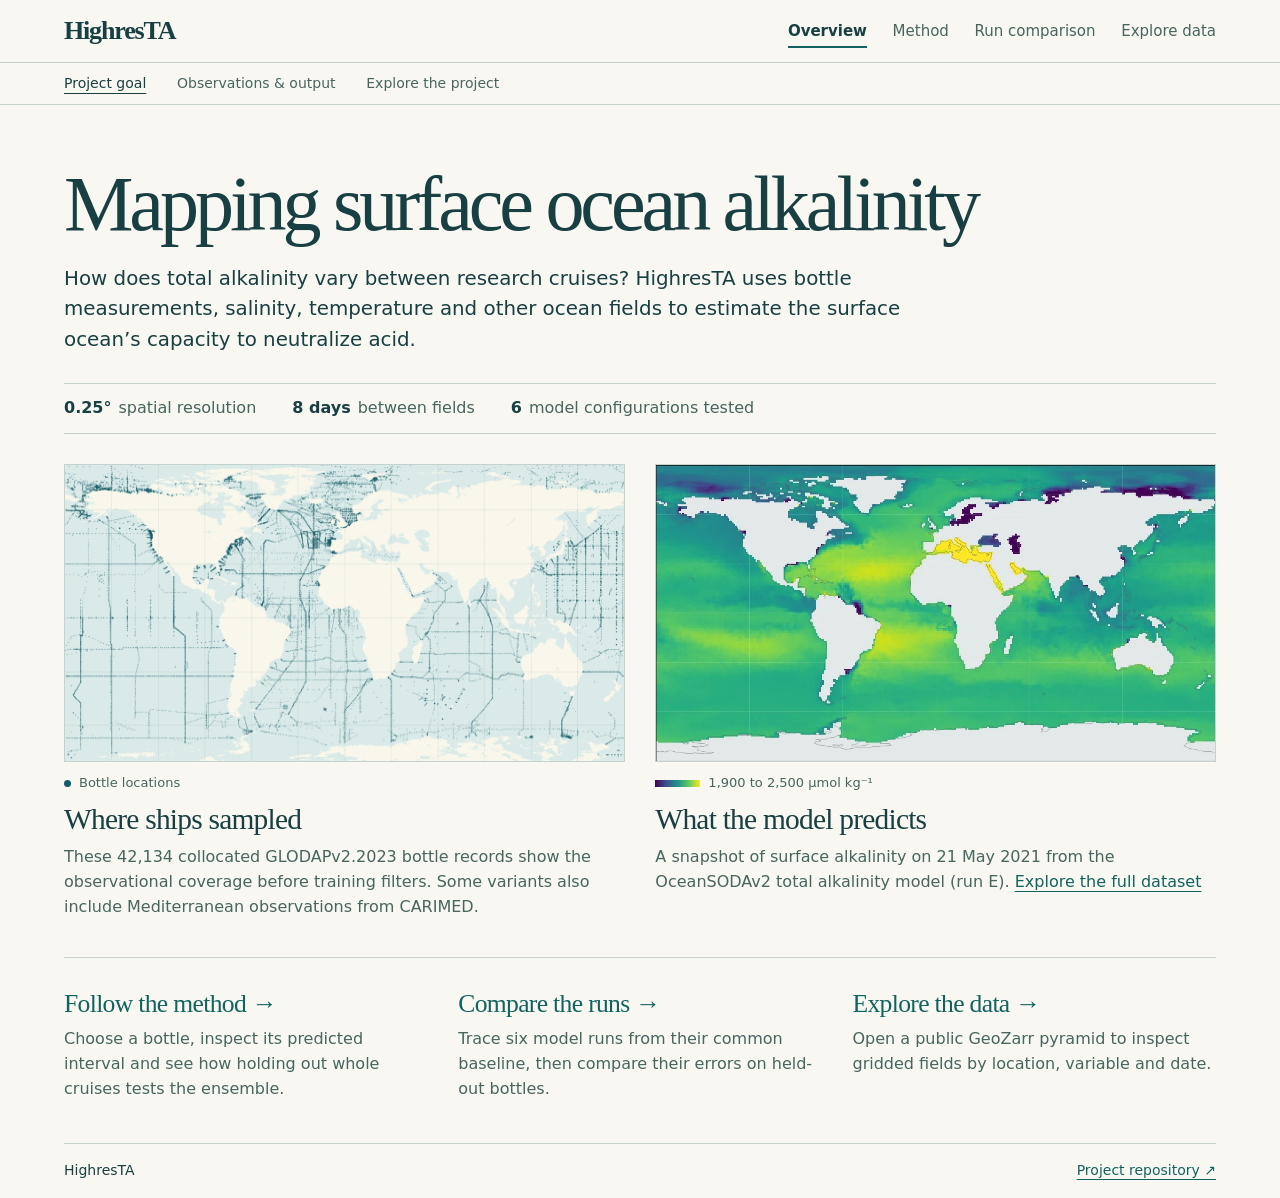
==== commit 2ab13684: "Build interactive HighresTA project website" ====
--- a/web/index.html
+++ b/web/index.html
@@ -3,30 +3,26 @@
 <head>
   <meta charset="utf-8">
   <meta name="viewport" content="width=device-width, initial-scale=1">
-  <title>High-resolution TA</title>
-  <link rel="preconnect" href="https://fonts.googleapis.com">
-  <link rel="stylesheet" href="https://fonts.googleapis.com/css2?family=Inter:wght@400;500;600;700;800&display=swap">
-  <link rel="stylesheet" href="tokens.css">
-  <link rel="stylesheet" href="style.css">
-  <link rel="stylesheet" href="uncertainty.css">
+  <meta name="description" content="">
+  <title>HighresTA</title>
+  <link rel="stylesheet" href="site.css">
+  <link rel="stylesheet" href="overview.css">
+  <script>
+    // Preserve bookmarks to the methods explorer that previously occupied this page.
+    if (['#data', '#preprocessing', '#splits', '#model', '#ensemble', '#uncertainty', '#limitations'].includes(location.hash)) {
+      location.replace('method.html' + location.search + location.hash);
+    }
+  </script>
 </head>
 <body>
-  <header id="topbar" class="topbar">
-    <a class="brand" href="#top" id="brand"></a>
-    <nav id="nav" aria-label="Sections"></nav>
-    <button id="theme-toggle" class="theme-toggle" type="button" aria-label="Toggle dark mode">◐</button>
-  </header>
-
-  <main id="top">
-    <section id="hero" class="hero"></section>
-    <div id="content"></div>
+  <nav class="site-nav"></nav>
+  <nav class="section-nav"></nav>
+  <main>
+    <section id="goal"></section>
+    <section id="maps" class="maps"></section>
+    <section id="explore-project" class="routes"></section>
   </main>
-
-  <footer id="footer" class="footer"></footer>
-  <div id="load-error" class="load-error" hidden></div>
-
-  <!-- Order matters: uncertainty.js registers block renderers, app.js renders the page. -->
-  <script src="uncertainty.js"></script>
-  <script src="app.js"></script>
+  <footer></footer>
+  <script src="site.js" defer></script>
 </body>
 </html>
--- a/web/site.css
+++ b/web/site.css
@@ -0,0 +1,56 @@
+:root {
+  --site-paper: #f8f7f2;
+  --site-ink: #183f42;
+  --site-muted: #486560;
+  --site-line: #c6d3cc;
+  --site-teal: #12635f;
+  --site-display: Georgia, "Times New Roman", serif;
+  --site-body: Inter, system-ui, sans-serif;
+  --site-width: 1220px;
+  --site-edge: max(5vw, calc((100vw - var(--site-width)) / 2));
+}
+nav.site-nav {
+  box-sizing: border-box;
+  display: flex;
+  flex-wrap: wrap;
+  justify-content: space-between;
+  align-items: center;
+  gap: 8px 28px;
+  padding: 13px var(--site-edge);
+  background: var(--site-paper);
+  border-bottom: 1px solid var(--site-line);
+  color: var(--site-ink);
+  font: 500 15px/1.5 var(--site-body);
+}
+.site-nav .site-brand {
+  color: var(--site-ink);
+  font: bold 26px/1.4 var(--site-display);
+  letter-spacing: -.045em;
+  text-decoration: none;
+}
+.site-links { display: flex; align-items: center; flex-wrap: wrap; gap: 3px clamp(12px, 2vw, 28px); }
+.site-links a {
+  padding: 6px 0 4px;
+  color: var(--site-muted);
+  text-decoration: none;
+  border-bottom: 2px solid transparent;
+}
+.site-links a:hover, .site-links a:focus-visible { color: var(--site-teal); text-decoration: underline; text-underline-offset: 4px; }
+.site-links a[aria-current="page"] { color: var(--site-ink); border-color: var(--site-teal); font-weight: 700; }
+@media (max-width: 550px) {
+  nav.site-nav { padding-block: 10px; }
+  .site-links { width: 100%; }
+  .site-links a { font-size: 14px; }
+}
+.section-nav {
+  display: flex;
+  gap: clamp(16px, 2.4vw, 32px);
+  padding: 10px var(--site-edge);
+  color: var(--site-muted);
+  border-bottom: 1px solid var(--site-line);
+  background: var(--site-paper);
+  font: 500 14px/1.5 var(--site-body);
+  overflow-x: auto;
+}
+.section-nav a { color: inherit; white-space: nowrap; text-decoration: none; }
+.section-nav a:hover, .section-nav a:focus-visible { text-decoration: underline; text-underline-offset: 4px; }
--- a/web/overview.css
+++ b/web/overview.css
@@ -0,0 +1,33 @@
+* { box-sizing: border-box; }
+body { margin: 0; color: var(--site-ink); background: var(--site-paper); font: 16px/1.54 var(--site-body); }
+main, footer { width: min(90%, var(--site-width)); margin: auto; }
+main { padding: clamp(32px, 4.5vw, 68px) 0 42px; }
+h1, h2 { font-family: var(--site-display); font-weight: 500; line-height: 1.06; }
+h1 { max-width: 1000px; margin: 0; font-size: clamp(42px, 6.1vw, 86px); letter-spacing: -.052em; }
+h2 { margin: 10px 0; font-size: clamp(26px, 2.3vw, 36px); letter-spacing: -.026em; }
+a { color: var(--site-teal); text-underline-offset: 4px; }
+.lead { max-width: 72ch; font-size: clamp(17px, 1.55vw, 21px); margin: 18px 0 28px; }
+.facts { margin: 0 0 30px; padding: 12px 0; display: flex; flex-wrap: wrap; gap: 8px 36px; border-block: 1px solid var(--site-line); }
+.facts div { display: flex; align-items: baseline; gap: 7px; }
+.facts dt { font-weight: 750; }
+.facts dd { margin: 0; color: var(--site-muted); }
+.maps, .routes { display: grid; gap: clamp(18px, 2.4vw, 34px); }
+.maps { grid-template-columns: repeat(2, minmax(0, 1fr)); }
+figure { margin: 0; }
+.atlas { width: 100%; height: auto; aspect-ratio: 1.88; object-fit: fill; border: 1px solid var(--site-line); display: block; }
+.map-meta { margin: 11px 0; display: flex; align-items: center; gap: 8px; color: var(--site-muted); font-size: 13px; }
+.point { height: 7px; width: 7px; border-radius: 50%; background: #135b67; }
+.gradient { width: 45px; height: 7px; background: linear-gradient(90deg,#440154,#3b528b,#21918c,#5ec962,#fde725); }
+figcaption p:last-child, article p { margin: 0; color: var(--site-muted); }
+.routes { margin-top: 38px; padding-top: 22px; border-top: 1px solid var(--site-line); grid-template-columns: repeat(3, 1fr); }
+.routes h2 { font-size: clamp(24px, 2vw, 30px); }
+.routes a { text-decoration: none; }
+.routes a:hover { text-decoration: underline; }
+footer { border-top: 1px solid var(--site-line); display: flex; justify-content: space-between; padding-block: 16px; font-size: 14px; }
+@media (max-width: 700px) {
+  .maps, .routes { grid-template-columns: 1fr; gap: 26px; }
+  .facts { gap: 5px 15px; }
+}
+.section-nav { position: sticky; top: 0; z-index: 2; }
+.section-nav a[aria-current] { color: var(--site-ink); text-decoration: underline; text-underline-offset: 5px; }
+main > section { scroll-margin-top: 54px; }
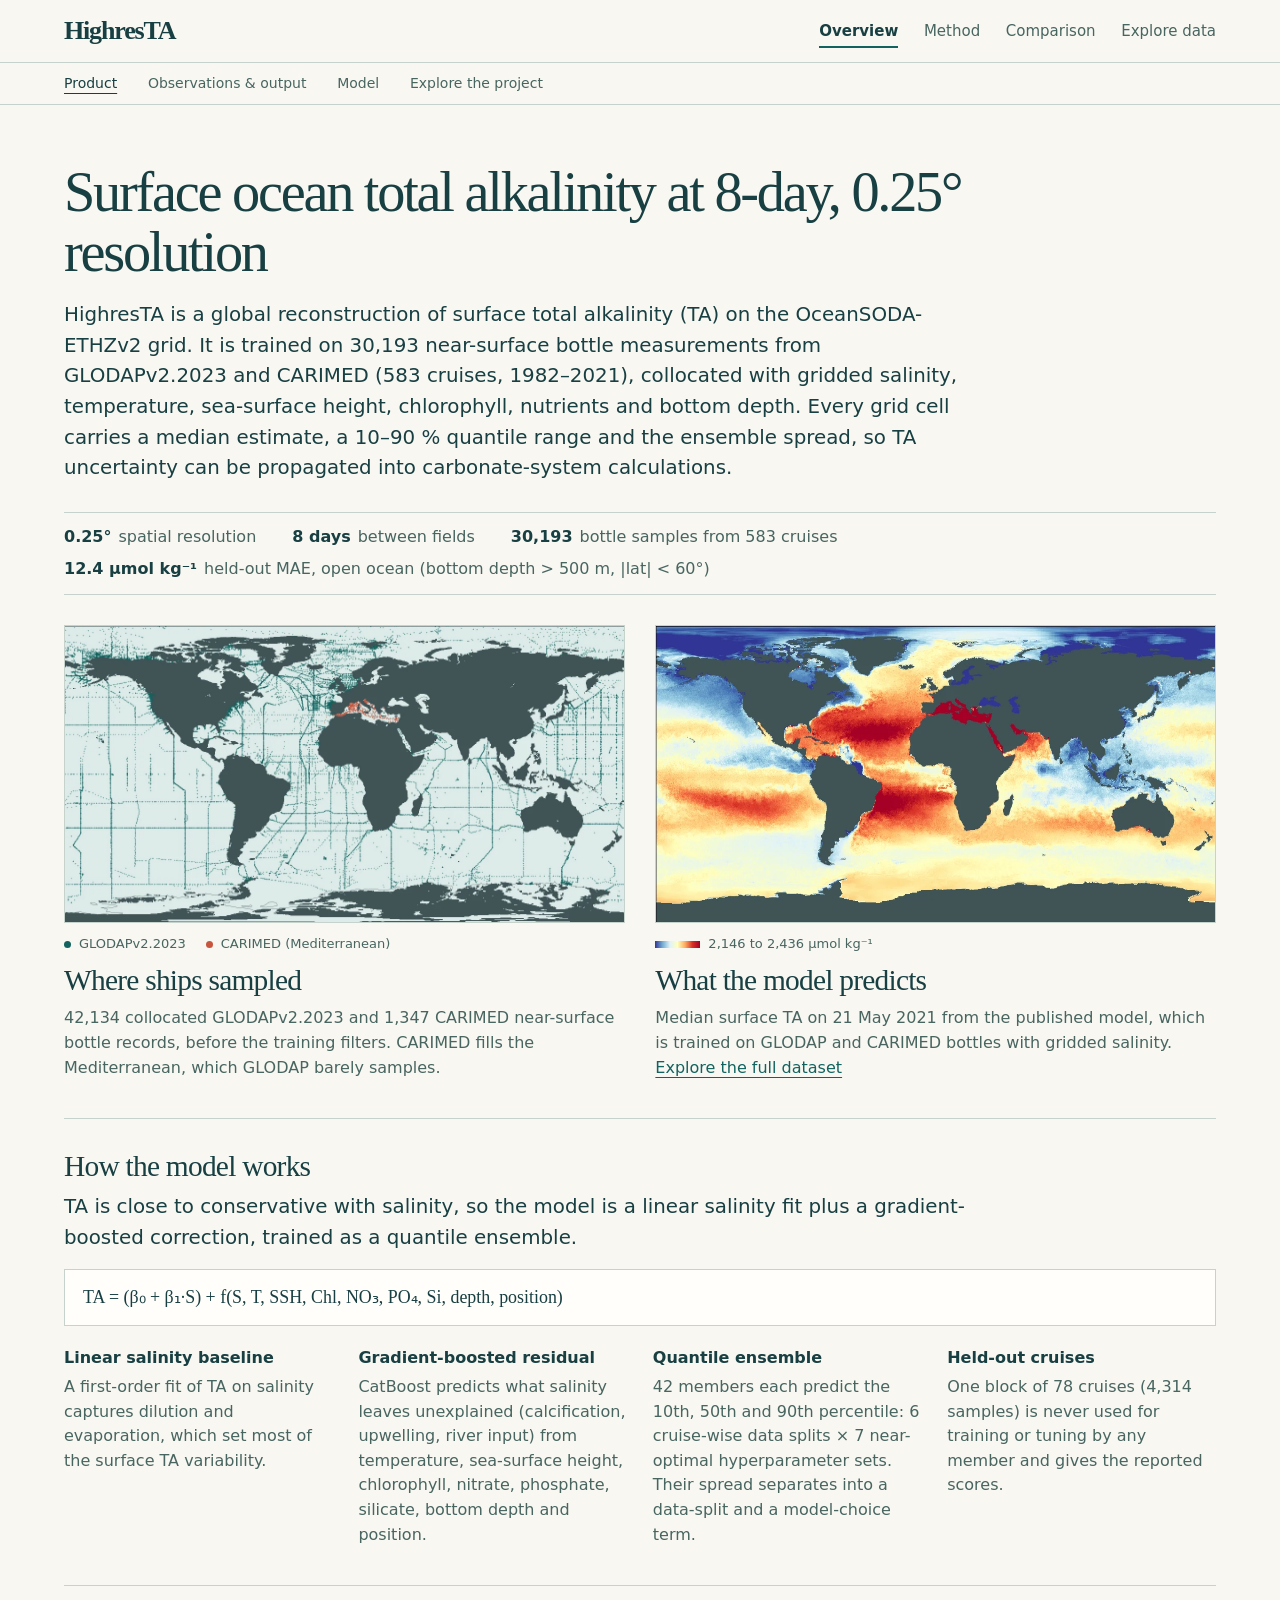
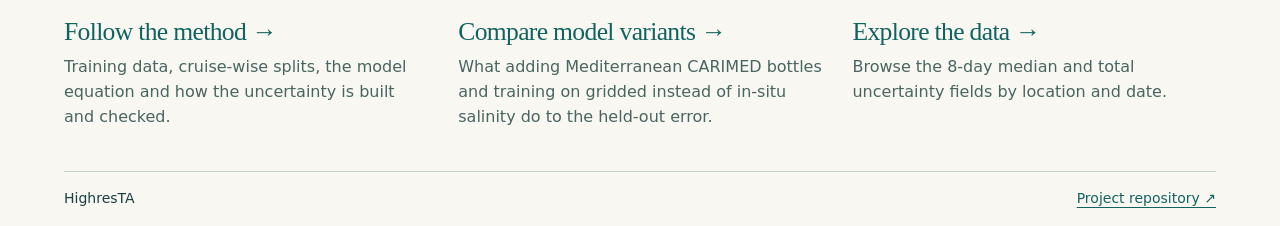
==== commit 12ee6ec4: "Rework the project website around the published model Landing: informative blurb, model summary, CAR" ====
--- a/web/index.html
+++ b/web/index.html
@@ -9,7 +9,7 @@
   <link rel="stylesheet" href="overview.css">
   <script>
     // Preserve bookmarks to the methods explorer that previously occupied this page.
-    if (['#data', '#preprocessing', '#splits', '#model', '#ensemble', '#uncertainty', '#limitations'].includes(location.hash)) {
+    if (['#data', '#preprocessing', '#splits', '#model', '#uncertainty', '#calibration'].includes(location.hash)) {
       location.replace('method.html' + location.search + location.hash);
     }
   </script>
@@ -20,6 +20,7 @@
   <main>
     <section id="goal"></section>
     <section id="maps" class="maps"></section>
+    <section id="approach" class="model"></section>
     <section id="explore-project" class="routes"></section>
   </main>
   <footer></footer>
--- a/web/site.css
+++ b/web/site.css
@@ -4,6 +4,12 @@
   --site-muted: #486560;
   --site-line: #c6d3cc;
   --site-teal: #12635f;
+  --map-land: #3f5457;
+  --map-ocean: #dcebe9;
+  --site-surface: #fffefa;
+  --site-surface-alt: #eef1eb;
+  --site-tint: #eaf0eb;
+  --site-hover: #edf2eb;
   --site-display: Georgia, "Times New Roman", serif;
   --site-body: Inter, system-ui, sans-serif;
   --site-width: 1220px;
@@ -54,3 +60,18 @@
 }
 .section-nav a { color: inherit; white-space: nowrap; text-decoration: none; }
 .section-nav a:hover, .section-nav a:focus-visible { text-decoration: underline; text-underline-offset: 4px; }
+
+@media (prefers-color-scheme: dark) {
+  :root:not([data-theme="light"]) {
+    --site-paper: #111c1b;
+    --site-surface: #1a2927;
+    --site-surface-alt: #223431;
+    --site-tint: #20312e;
+    --site-hover: #2a403b;
+    --site-ink: #e5efea;
+    --site-muted: #aec5ba;
+    --site-line: #3a524b;
+    --site-teal: #83d4c2;
+    color-scheme: dark;
+  }
+}
--- a/web/overview.css
+++ b/web/overview.css
@@ -3,7 +3,7 @@
 main, footer { width: min(90%, var(--site-width)); margin: auto; }
 main { padding: clamp(32px, 4.5vw, 68px) 0 42px; }
 h1, h2 { font-family: var(--site-display); font-weight: 500; line-height: 1.06; }
-h1 { max-width: 1000px; margin: 0; font-size: clamp(42px, 6.1vw, 86px); letter-spacing: -.052em; }
+h1 { max-width: 1000px; margin: 0; font-size: clamp(34px, 4.4vw, 60px); letter-spacing: -.04em; }
 h2 { margin: 10px 0; font-size: clamp(26px, 2.3vw, 36px); letter-spacing: -.026em; }
 a { color: var(--site-teal); text-underline-offset: 4px; }
 .lead { max-width: 72ch; font-size: clamp(17px, 1.55vw, 21px); margin: 18px 0 28px; }
@@ -16,16 +16,23 @@
 figure { margin: 0; }
 .atlas { width: 100%; height: auto; aspect-ratio: 1.88; object-fit: fill; border: 1px solid var(--site-line); display: block; }
 .map-meta { margin: 11px 0; display: flex; align-items: center; gap: 8px; color: var(--site-muted); font-size: 13px; }
-.point { height: 7px; width: 7px; border-radius: 50%; background: #135b67; }
-.gradient { width: 45px; height: 7px; background: linear-gradient(90deg,#440154,#3b528b,#21918c,#5ec962,#fde725); }
+.point { height: 7px; width: 7px; border-radius: 50%; background: var(--site-teal); }
+.point.carimed { background: #c8553d; }
+.map-meta span:not(:first-child) { margin-left: 12px; }
+.gradient { width: 45px; height: 7px; background: linear-gradient(90deg,#313695,#74add1,#e0f3f8,#ffffbf,#fdae61,#d73027,#a50026); }
 figcaption p:last-child, article p { margin: 0; color: var(--site-muted); }
 .routes { margin-top: 38px; padding-top: 22px; border-top: 1px solid var(--site-line); grid-template-columns: repeat(3, 1fr); }
 .routes h2 { font-size: clamp(24px, 2vw, 30px); }
 .routes a { text-decoration: none; }
 .routes a:hover { text-decoration: underline; }
+.model { margin-top: 38px; padding-top: 22px; border-top: 1px solid var(--site-line); }
+.model .lead { margin: 8px 0 16px; }
+.equation { margin: 0 0 20px; padding: 14px 18px; background: var(--site-surface); border: 1px solid var(--site-line); font: 500 clamp(15px, 1.4vw, 19px)/1.5 var(--site-display); overflow-x: auto; white-space: nowrap; }
+.model-parts { display: grid; grid-template-columns: repeat(4, 1fr); gap: clamp(16px, 2vw, 28px); margin-bottom: 16px; }
+.model-parts h3 { margin: 0 0 4px; font-size: 16px; }
 footer { border-top: 1px solid var(--site-line); display: flex; justify-content: space-between; padding-block: 16px; font-size: 14px; }
 @media (max-width: 700px) {
-  .maps, .routes { grid-template-columns: 1fr; gap: 26px; }
+  .maps, .routes, .model-parts { grid-template-columns: 1fr; gap: 26px; }
   .facts { gap: 5px 15px; }
 }
 .section-nav { position: sticky; top: 0; z-index: 2; }
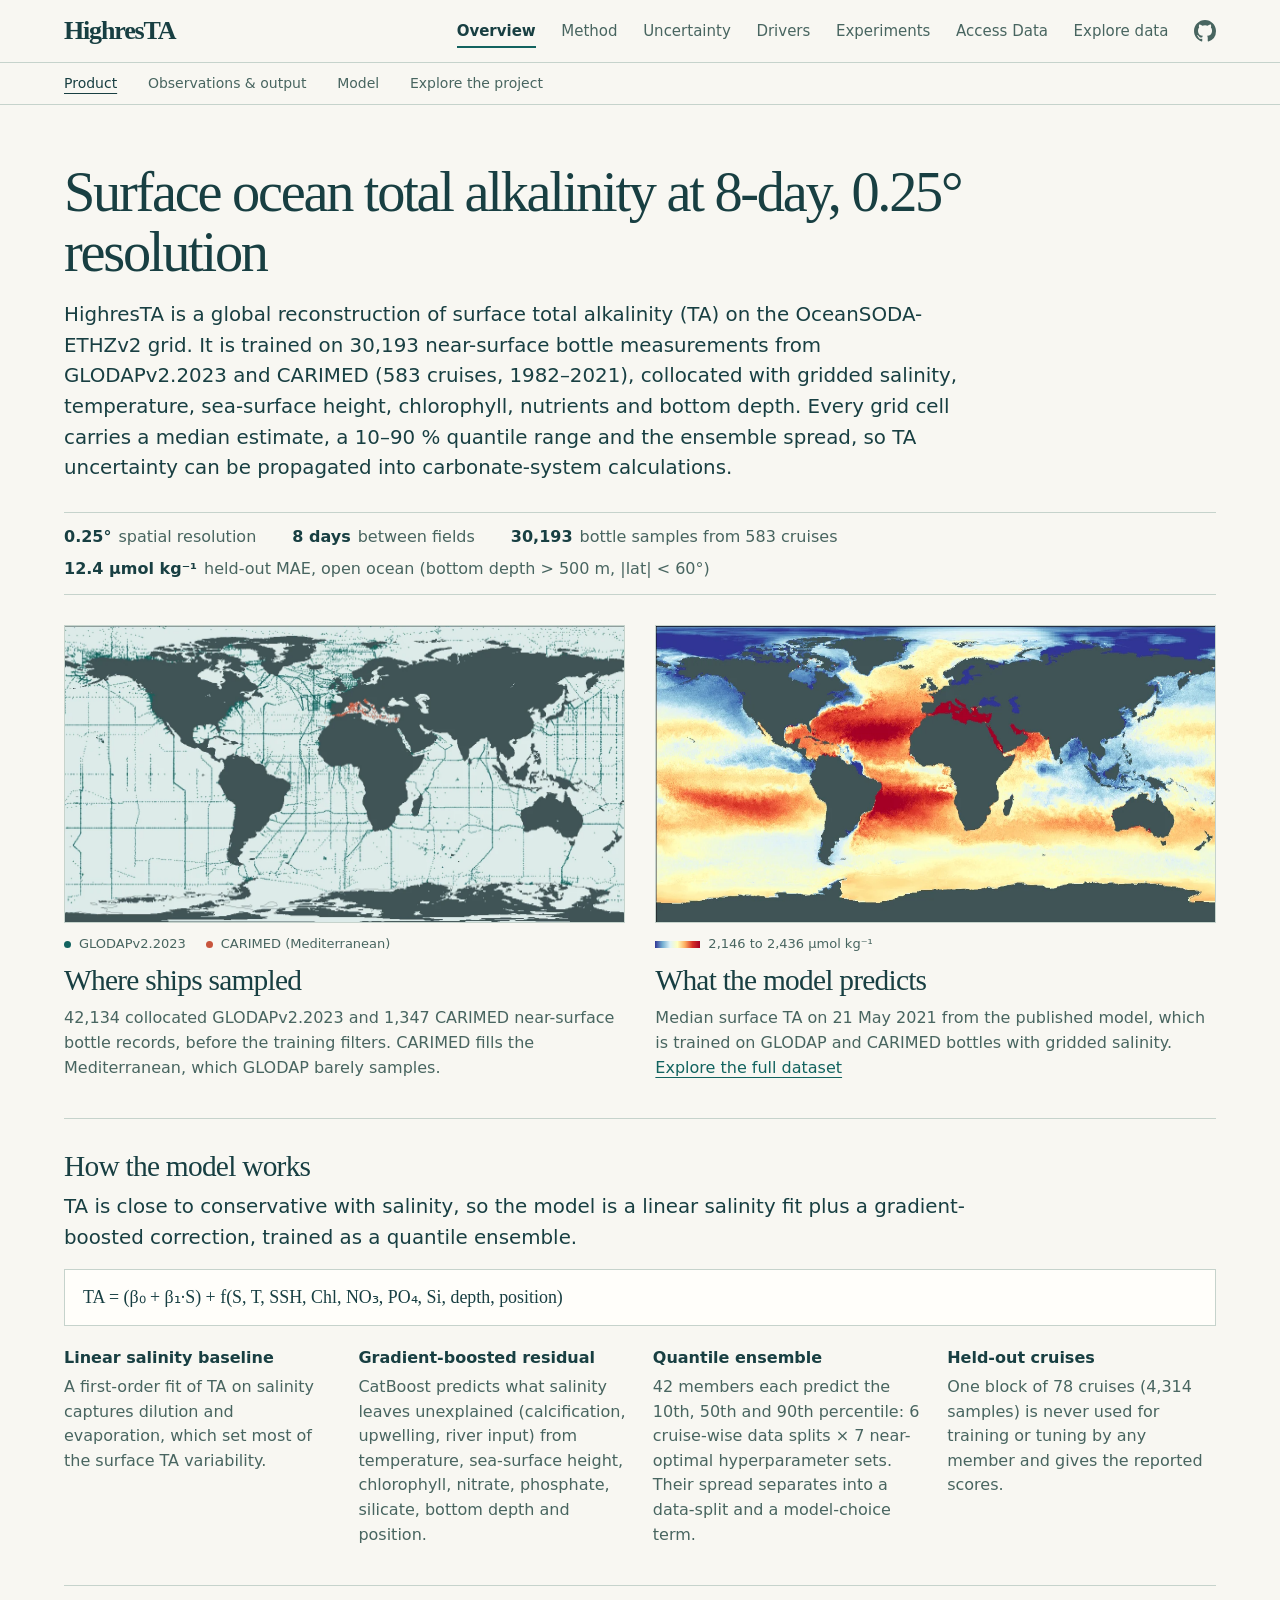
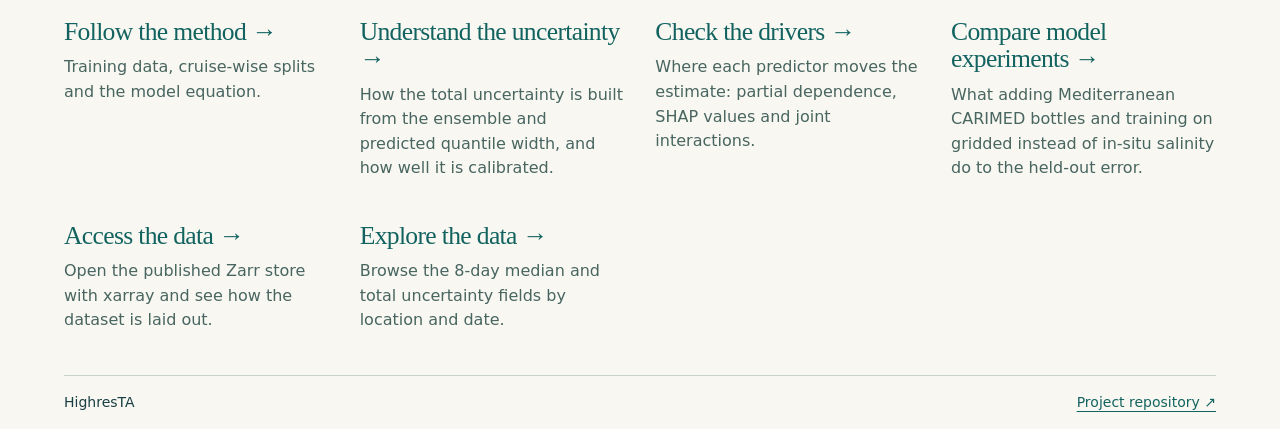
==== commit 5771e08c: "Add new HTML pages for data access, diagnostics, and uncertainty - Created access.html to provide in" ====
--- a/web/index.html
+++ b/web/index.html
@@ -9,9 +9,10 @@
   <link rel="stylesheet" href="overview.css">
   <script>
     // Preserve bookmarks to the methods explorer that previously occupied this page.
-    if (['#data', '#preprocessing', '#splits', '#model', '#uncertainty', '#calibration'].includes(location.hash)) {
-      location.replace('method.html' + location.search + location.hash);
-    }
+    const page = ['#data', '#preprocessing', '#splits', '#model'].includes(location.hash) ? 'method.html'
+      : ['#drivers', '#contributions'].includes(location.hash) ? 'diagnostics.html'
+      : ['#uncertainty', '#calibration'].includes(location.hash) ? 'uncertainty.html' : null;
+    if (page) location.replace(page + location.search + location.hash);
   </script>
 </head>
 <body>
--- a/web/site.css
+++ b/web/site.css
@@ -41,6 +41,7 @@
   text-decoration: none;
   border-bottom: 2px solid transparent;
 }
+.site-links a.site-repo { display: inline-flex; align-items: center; padding: 4px 0; border-bottom: 0; }
 .site-links a:hover, .site-links a:focus-visible { color: var(--site-teal); text-decoration: underline; text-underline-offset: 4px; }
 .site-links a[aria-current="page"] { color: var(--site-ink); border-color: var(--site-teal); font-weight: 700; }
 @media (max-width: 550px) {
--- a/web/overview.css
+++ b/web/overview.css
@@ -21,7 +21,7 @@
 .map-meta span:not(:first-child) { margin-left: 12px; }
 .gradient { width: 45px; height: 7px; background: linear-gradient(90deg,#313695,#74add1,#e0f3f8,#ffffbf,#fdae61,#d73027,#a50026); }
 figcaption p:last-child, article p { margin: 0; color: var(--site-muted); }
-.routes { margin-top: 38px; padding-top: 22px; border-top: 1px solid var(--site-line); grid-template-columns: repeat(3, 1fr); }
+.routes { margin-top: 38px; padding-top: 22px; border-top: 1px solid var(--site-line); grid-template-columns: repeat(auto-fit, minmax(230px, 1fr)); }
 .routes h2 { font-size: clamp(24px, 2vw, 30px); }
 .routes a { text-decoration: none; }
 .routes a:hover { text-decoration: underline; }
